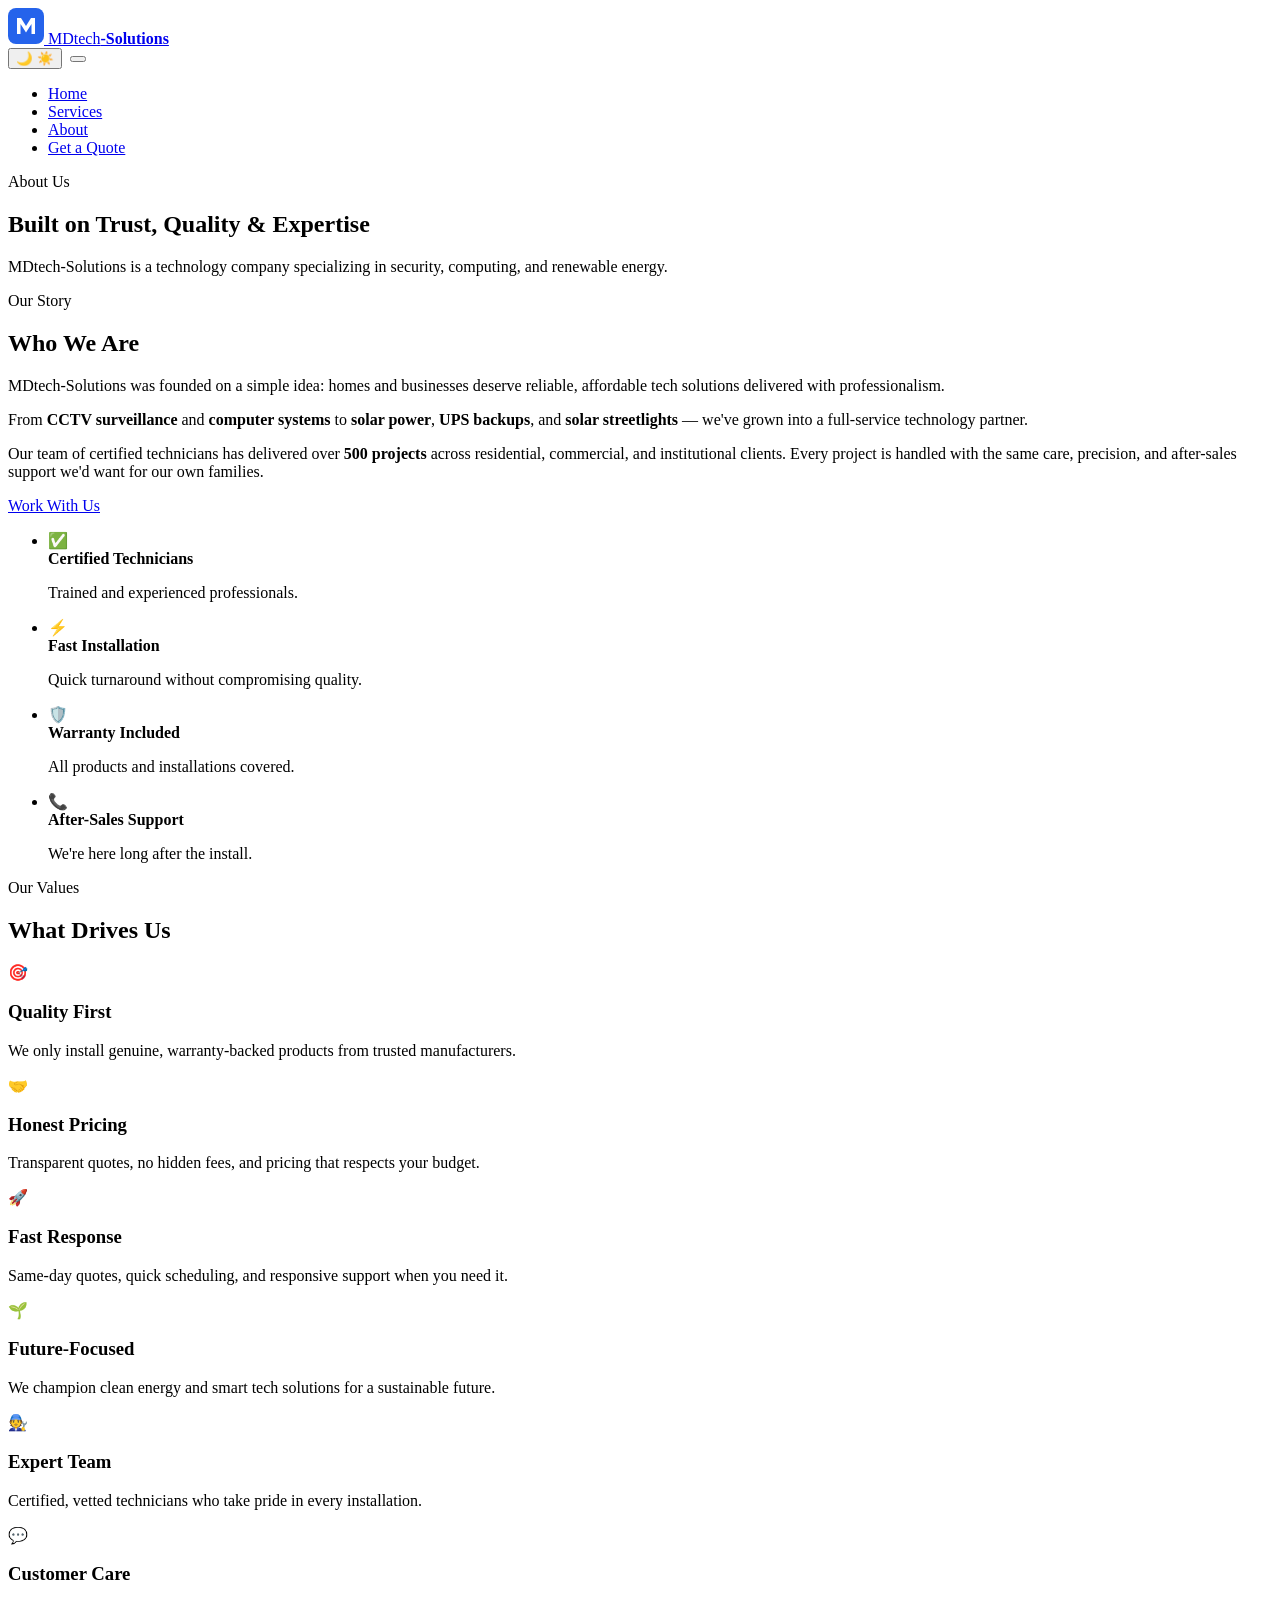
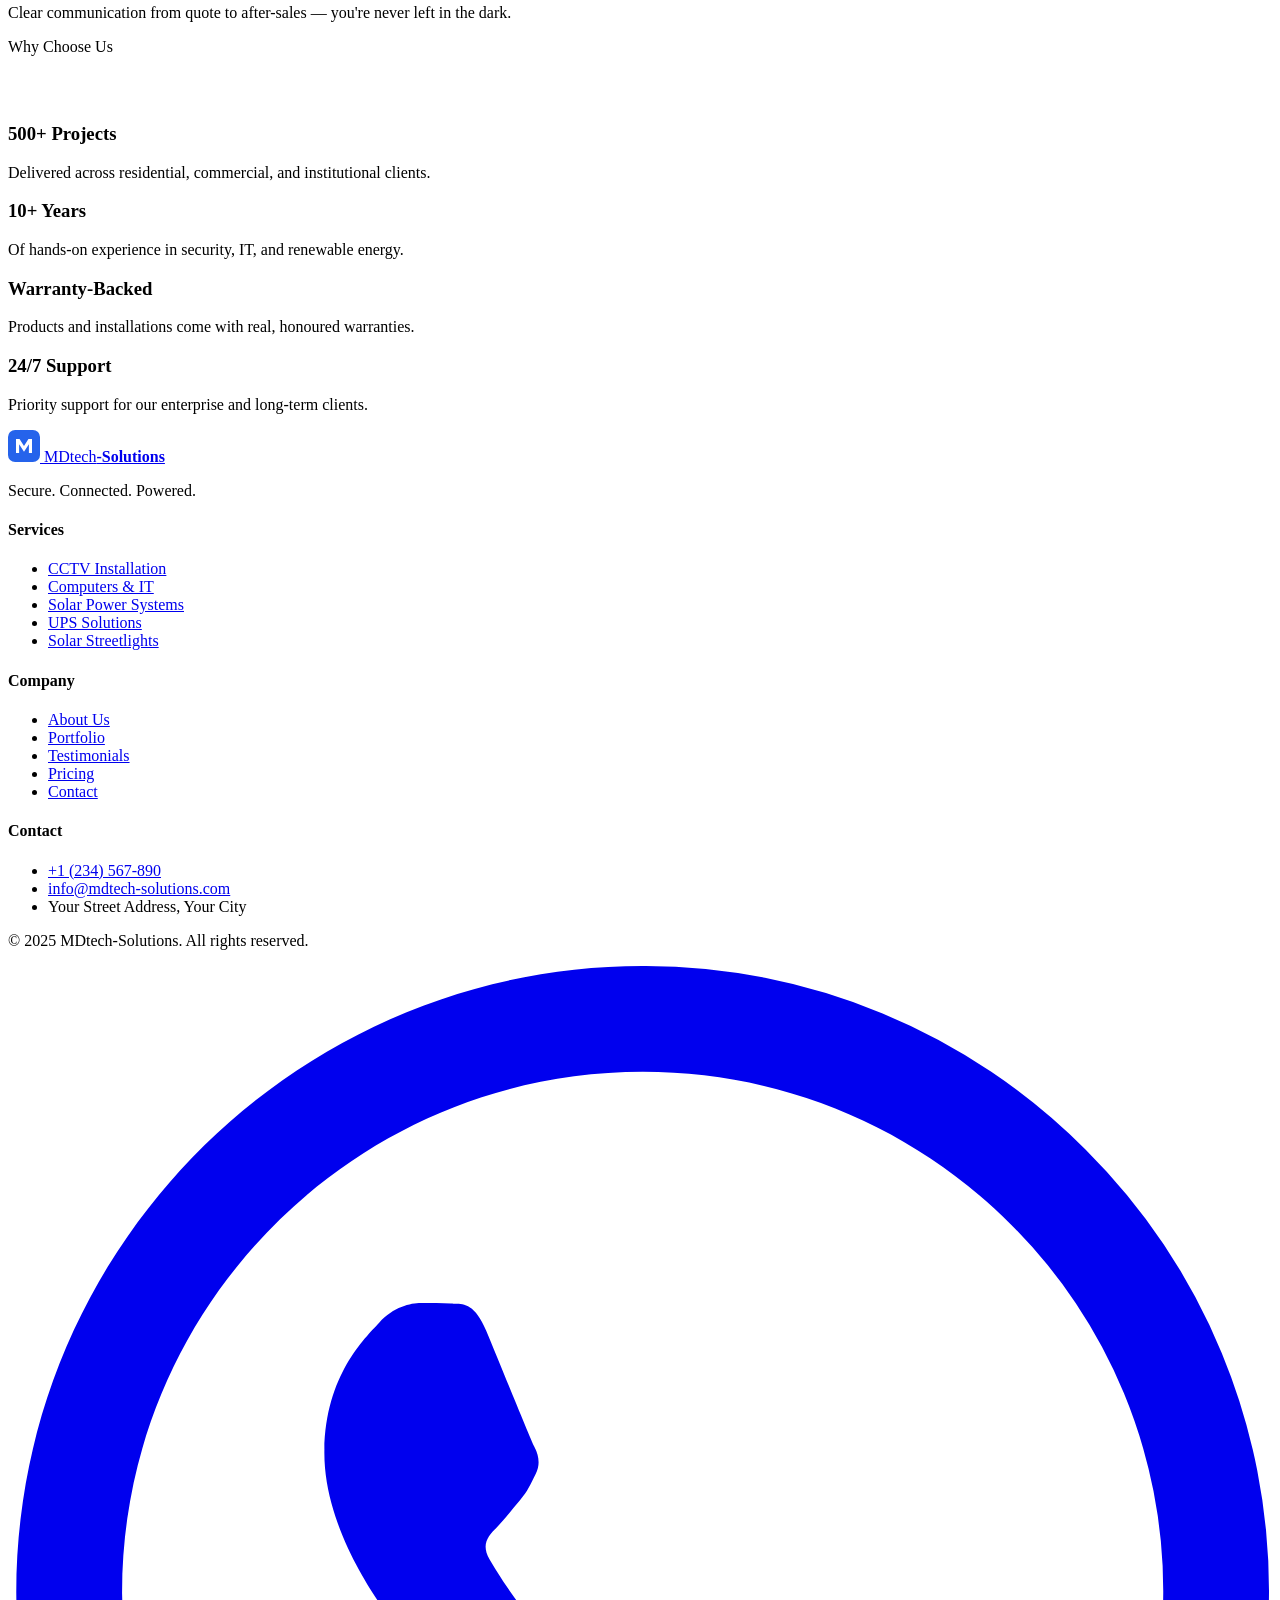
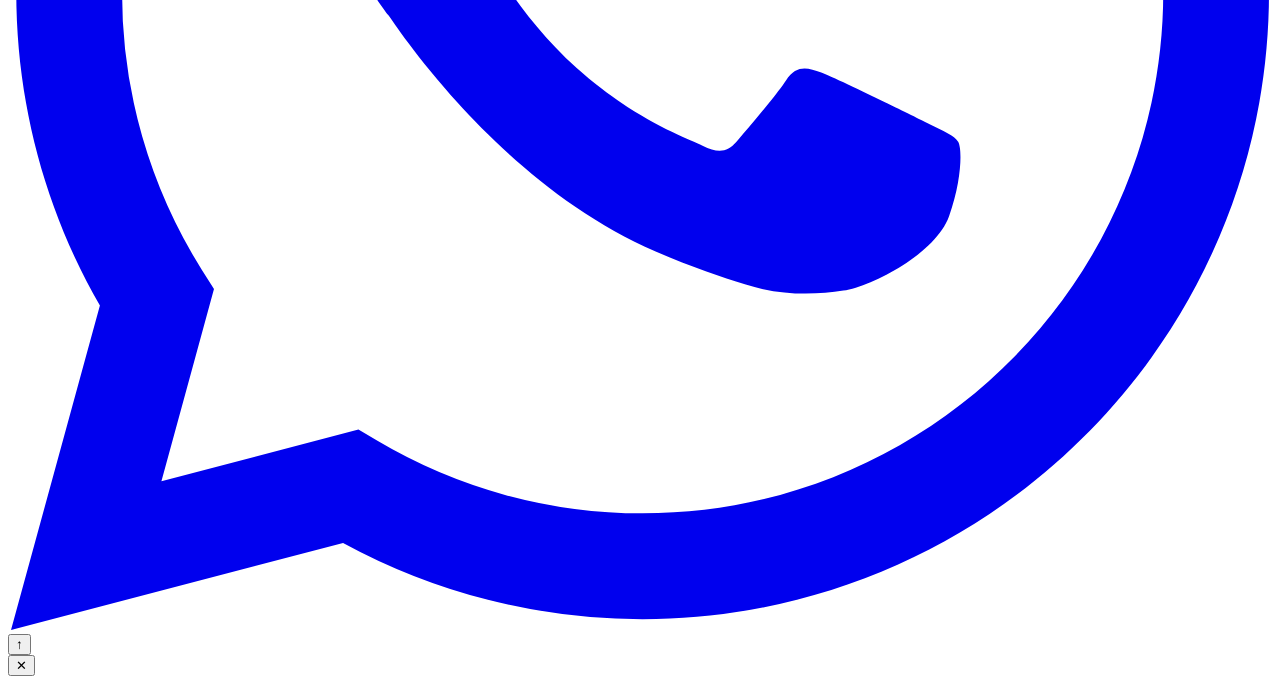
==== about.html @ 94e85aee "WED upload" ====
<!DOCTYPE html>
<html lang="en">
<head>
  <meta charset="UTF-8" />
  <meta name="viewport" content="width=device-width, initial-scale=1.0" />
  <title>About Us | MDtech-Solutions — Your Trusted Tech Partner</title>
  <meta name="description" content="Learn about MDtech-Solutions — a tech company providing CCTV installation, computer sales, solar power, UPS, and solar streetlights with certified expertise." />
  <link rel="canonical" href="https://www.mdtech-solutions.com/about.html" />
  <meta property="og:type" content="website" />
  <meta property="og:title" content="About | MDtech-Solutions" />
  <meta property="og:description" content="Your trusted partner for security, computing, and renewable energy." />
  <meta property="og:image" content="https://www.mdtech-solutions.com/images/og-image.jpg" />
  <meta property="og:url" content="https://www.mdtech-solutions.com/about.html" />
  <link rel="icon" href="images/logo.svg" type="image/svg+xml" />
  <link rel="preconnect" href="https://fonts.googleapis.com" />
  <link rel="preconnect" href="https://fonts.gstatic.com" crossorigin />
  <link href="https://fonts.googleapis.com/css2?family=Inter:wght@400;500;600;700;800&display=swap" rel="stylesheet" />
  <link rel="stylesheet" href="css/style.css" />
</head>
<body>

  <header class="site-header" role="banner">
    <div class="container">
      <nav class="navbar" aria-label="Main navigation">
        <a href="index.html" class="logo" aria-label="MDtech-Solutions home">
          <svg width="36" height="36" viewBox="0 0 36 36" fill="none" aria-hidden="true"><rect width="36" height="36" rx="8" fill="#2563eb"/><path d="M9 26V10h4l5 8 5-8h4v16h-3.5V16l-5.5 8.5L12.5 16v10H9z" fill="#fff"/></svg>
          <span>MDtech<strong>-Solutions</strong></span>
        </a>
        <div style="display:flex;align-items:center;gap:0.5rem;">
          <button class="theme-toggle" aria-label="Toggle dark mode" title="Toggle dark mode">
            <span class="icon-moon" aria-hidden="true">🌙</span>
            <span class="icon-sun" aria-hidden="true">☀️</span>
          </button>
          <button class="menu-toggle" aria-label="Toggle navigation menu" aria-expanded="false" aria-controls="nav-menu">
            <span></span><span></span><span></span>
          </button>
        </div>
        <ul class="nav-links" id="nav-menu">
          <li><a href="index.html">Home</a></li>
          <li><a href="services.html">Services</a></li>
          <li><a href="about.html">About</a></li>
          <li><a href="contact.html" class="btn-nav">Get a Quote</a></li>
        </ul>
      </nav>
    </div>
  </header>

  <main role="main">
    <section class="hero" aria-labelledby="page-title">
      <div class="container hero-content">
        <p class="eyebrow">About Us</p>
        <h1 id="page-title">Built on Trust, Quality & <span class="highlight">Expertise</span></h1>
        <p class="hero-sub">MDtech-Solutions is a technology company specializing in security, computing, and renewable energy.</p>
      </div>
    </section>

    <section class="about">
      <div class="container about-grid">
        <div class="about-text">
          <p class="eyebrow">Our Story</p>
          <h2>Who We Are</h2>
          <p>MDtech-Solutions was founded on a simple idea: homes and businesses deserve reliable, affordable tech solutions delivered with professionalism.</p>
          <p>From <strong>CCTV surveillance</strong> and <strong>computer systems</strong> to <strong>solar power</strong>, <strong>UPS backups</strong>, and <strong>solar streetlights</strong> — we've grown into a full-service technology partner.</p>
          <p>Our team of certified technicians has delivered over <strong>500 projects</strong> across residential, commercial, and institutional clients. Every project is handled with the same care, precision, and after-sales support we'd want for our own families.</p>
          <a href="contact.html" class="btn btn-outline">Work With Us</a>
        </div>
        <ul class="about-highlights">
          <li><span class="icon" aria-hidden="true">✅</span><div><strong>Certified Technicians</strong><p>Trained and experienced professionals.</p></div></li>
          <li><span class="icon" aria-hidden="true">⚡</span><div><strong>Fast Installation</strong><p>Quick turnaround without compromising quality.</p></div></li>
          <li><span class="icon" aria-hidden="true">🛡️</span><div><strong>Warranty Included</strong><p>All products and installations covered.</p></div></li>
          <li><span class="icon" aria-hidden="true">📞</span><div><strong>After-Sales Support</strong><p>We're here long after the install.</p></div></li>
        </ul>
      </div>
    </section>

    <section class="services">
      <div class="container">
        <header class="section-header">
          <p class="eyebrow">Our Values</p>
          <h2>What Drives Us</h2>
        </header>
        <div class="card-grid">
          <article class="card">
            <div class="card-icon" aria-hidden="true">🎯</div>
            <h3>Quality First</h3>
            <p>We only install genuine, warranty-backed products from trusted manufacturers.</p>
          </article>
          <article class="card">
            <div class="card-icon" aria-hidden="true">🤝</div>
            <h3>Honest Pricing</h3>
            <p>Transparent quotes, no hidden fees, and pricing that respects your budget.</p>
          </article>
          <article class="card">
            <div class="card-icon" aria-hidden="true">🚀</div>
            <h3>Fast Response</h3>
            <p>Same-day quotes, quick scheduling, and responsive support when you need it.</p>
          </article>
          <article class="card">
            <div class="card-icon" aria-hidden="true">🌱</div>
            <h3>Future-Focused</h3>
            <p>We champion clean energy and smart tech solutions for a sustainable future.</p>
          </article>
          <article class="card">
            <div class="card-icon" aria-hidden="true">🧑‍🔧</div>
            <h3>Expert Team</h3>
            <p>Certified, vetted technicians who take pride in every installation.</p>
          </article>
          <article class="card">
            <div class="card-icon" aria-hidden="true">💬</div>
            <h3>Customer Care</h3>
            <p>Clear communication from quote to after-sales — you're never left in the dark.</p>
          </article>
        </div>
      </div>
    </section>

    <section class="why-us">
      <div class="container">
        <header class="section-header">
          <p class="eyebrow" style="color:var(--accent);">Why Choose Us</p>
          <h2 style="color:#fff;">Trusted by Homes, Businesses & Estates</h2>
        </header>
        <div class="why-grid">
          <div class="why-item"><h3>500+ Projects</h3><p>Delivered across residential, commercial, and institutional clients.</p></div>
          <div class="why-item"><h3>10+ Years</h3><p>Of hands-on experience in security, IT, and renewable energy.</p></div>
          <div class="why-item"><h3>Warranty-Backed</h3><p>Products and installations come with real, honoured warranties.</p></div>
          <div class="why-item"><h3>24/7 Support</h3><p>Priority support for our enterprise and long-term clients.</p></div>
        </div>
      </div>
    </section>
  </main>

  <footer class="site-footer" role="contentinfo">
    <div class="container footer-grid">
      <div>
        <a href="index.html" class="logo footer-logo">
          <svg width="32" height="32" viewBox="0 0 36 36" fill="none" aria-hidden="true"><rect width="36" height="36" rx="8" fill="#2563eb"/><path d="M9 26V10h4l5 8 5-8h4v16h-3.5V16l-5.5 8.5L12.5 16v10H9z" fill="#fff"/></svg>
          <span>MDtech<strong>-Solutions</strong></span>
        </a>
        <p class="footer-desc">Secure. Connected. Powered.</p>
      </div>
      <div>
        <h4>Services</h4>
        <ul>
          <li><a href="services.html">CCTV Installation</a></li>
          <li><a href="services.html">Computers & IT</a></li>
          <li><a href="services.html">Solar Power Systems</a></li>
          <li><a href="services.html">UPS Solutions</a></li>
          <li><a href="services.html">Solar Streetlights</a></li>
        </ul>
      </div>
      <div>
        <h4>Company</h4>
        <ul>
          <li><a href="about.html">About Us</a></li>
          <li><a href="index.html#gallery">Portfolio</a></li>
          <li><a href="index.html#testimonials">Testimonials</a></li>
          <li><a href="index.html#pricing">Pricing</a></li>
          <li><a href="contact.html">Contact</a></li>
        </ul>
      </div>
      <div>
        <h4>Contact</h4>
        <ul>
          <li><a href="tel:+1234567890">+1 (234) 567-890</a></li>
          <li><a href="mailto:info@mdtech-solutions.com">info@mdtech-solutions.com</a></li>
          <li>Your Street Address, Your City</li>
        </ul>
      </div>
    </div>
    <div class="footer-bottom"><p>&copy; <span id="year">2025</span> MDtech-Solutions. All rights reserved.</p></div>
  </footer>

  <a href="https://wa.me/1234567890" class="whatsapp-float" target="_blank" rel="noopener" aria-label="Chat with us on WhatsApp">
    <svg viewBox="0 0 24 24" fill="currentColor" aria-hidden="true"><path d="M17.472 14.382c-.297-.149-1.758-.867-2.03-.967-.273-.099-.471-.148-.67.15-.197.297-.767.966-.94 1.164-.173.199-.347.223-.644.075-.297-.15-1.255-.463-2.39-1.475-.883-.788-1.48-1.761-1.653-2.059-.173-.297-.018-.458.13-.606.134-.133.298-.347.446-.52.149-.174.198-.298.298-.497.099-.198.05-.371-.025-.52-.075-.149-.669-1.612-.916-2.207-.242-.579-.487-.5-.669-.51-.173-.008-.371-.01-.57-.01-.198 0-.52.074-.792.372-.272.297-1.04 1.016-1.04 2.479 0 1.462 1.065 2.875 1.213 3.074.149.198 2.096 3.2 5.077 4.487.709.306 1.262.489 1.694.625.712.227 1.36.195 1.871.118.571-.085 1.758-.719 2.006-1.413.248-.694.248-1.289.173-1.413-.074-.124-.272-.198-.57-.347m-5.421 7.403h-.004a9.87 9.87 0 01-5.031-1.378l-.361-.214-3.741.982.998-3.648-.235-.374a9.86 9.86 0 01-1.51-5.26c.001-5.45 4.436-9.884 9.888-9.884 2.64 0 5.122 1.03 6.988 2.898a9.825 9.825 0 012.893 6.994c-.003 5.45-4.437 9.884-9.885 9.884m8.413-18.297A11.815 11.815 0 0012.05 0C5.495 0 .16 5.335.157 11.892c0 2.096.547 4.142 1.588 5.945L.057 24l6.305-1.654a11.882 11.882 0 005.683 1.448h.005c6.554 0 11.89-5.335 11.893-11.893a11.821 11.821 0 00-3.48-8.413z"/></svg>
  </a>

  <button class="back-to-top" aria-label="Back to top">↑</button>
  <div class="lightbox" role="dialog" aria-modal="true" aria-label="Image preview">
    <button class="lightbox-close" aria-label="Close image preview">✕</button>
    <img src="" alt="" />
  </div>

  <script src="js/main.js"></script>
</body>
</html>
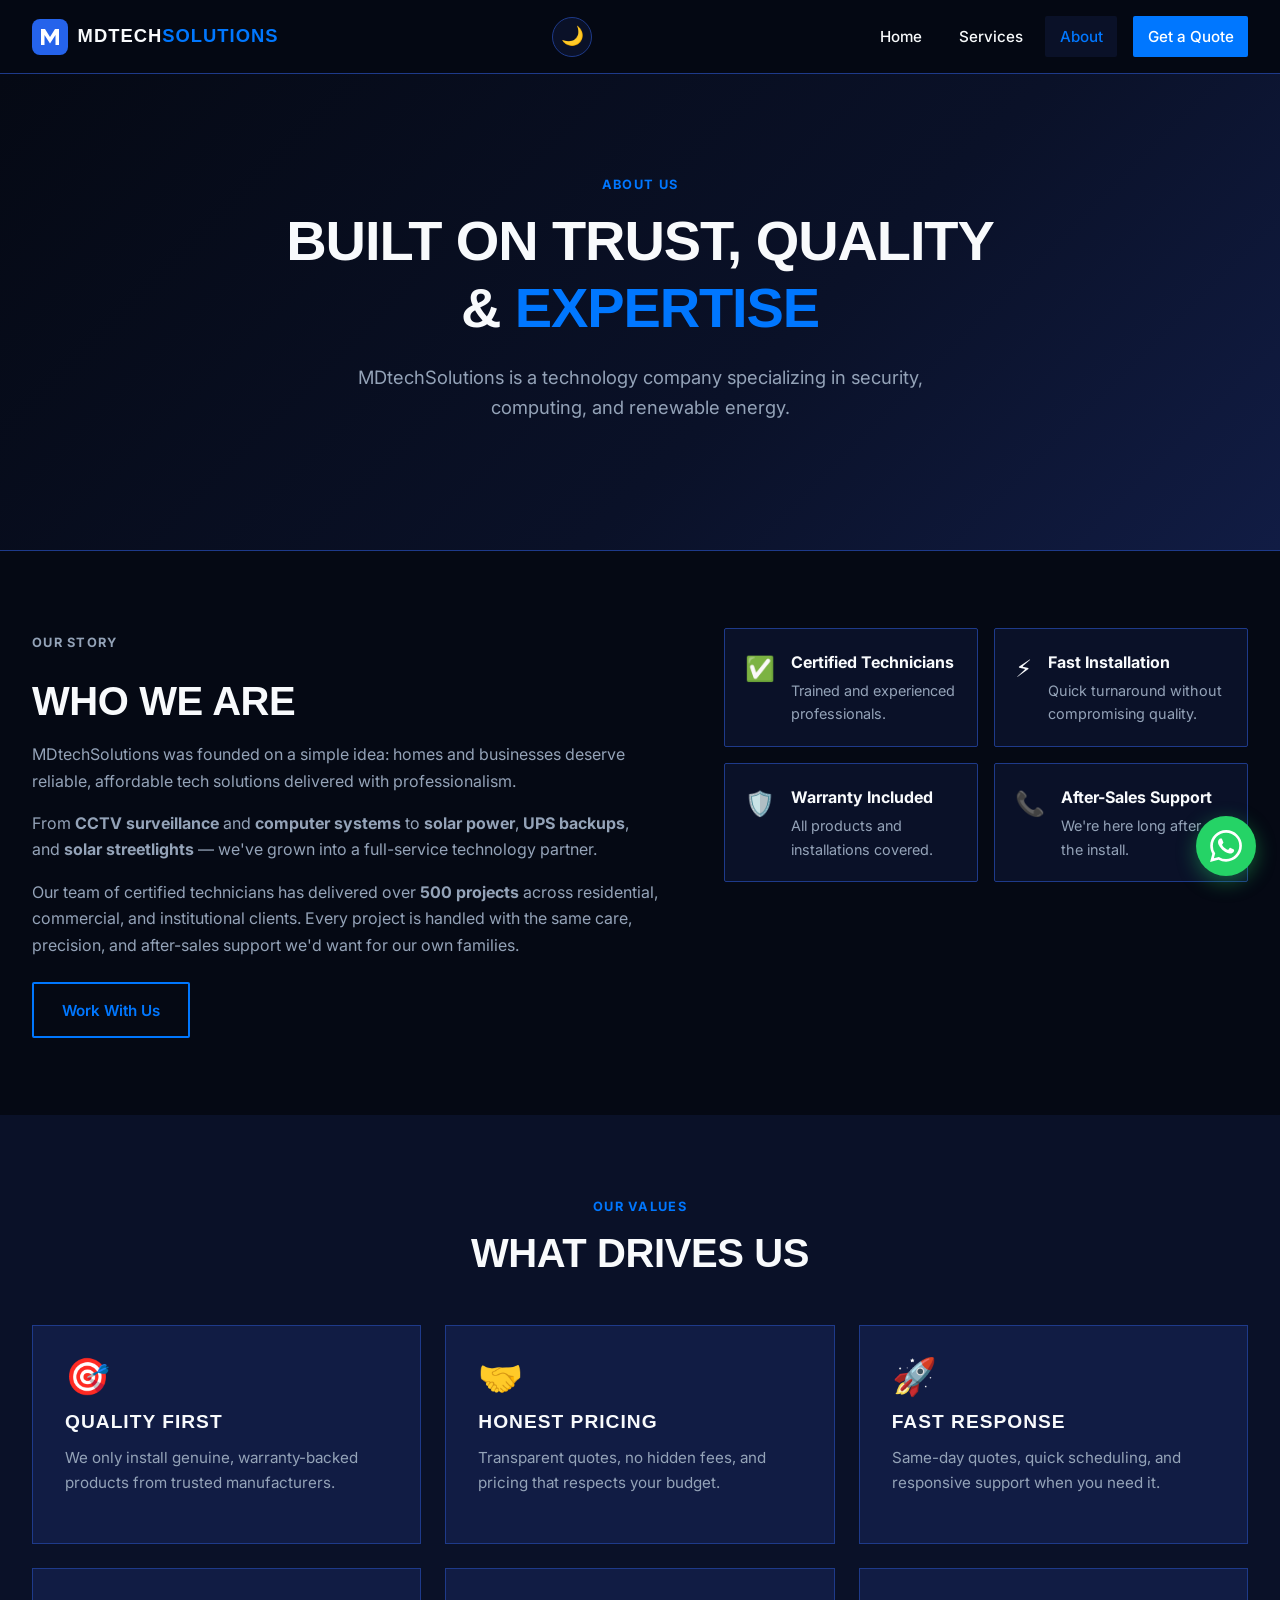
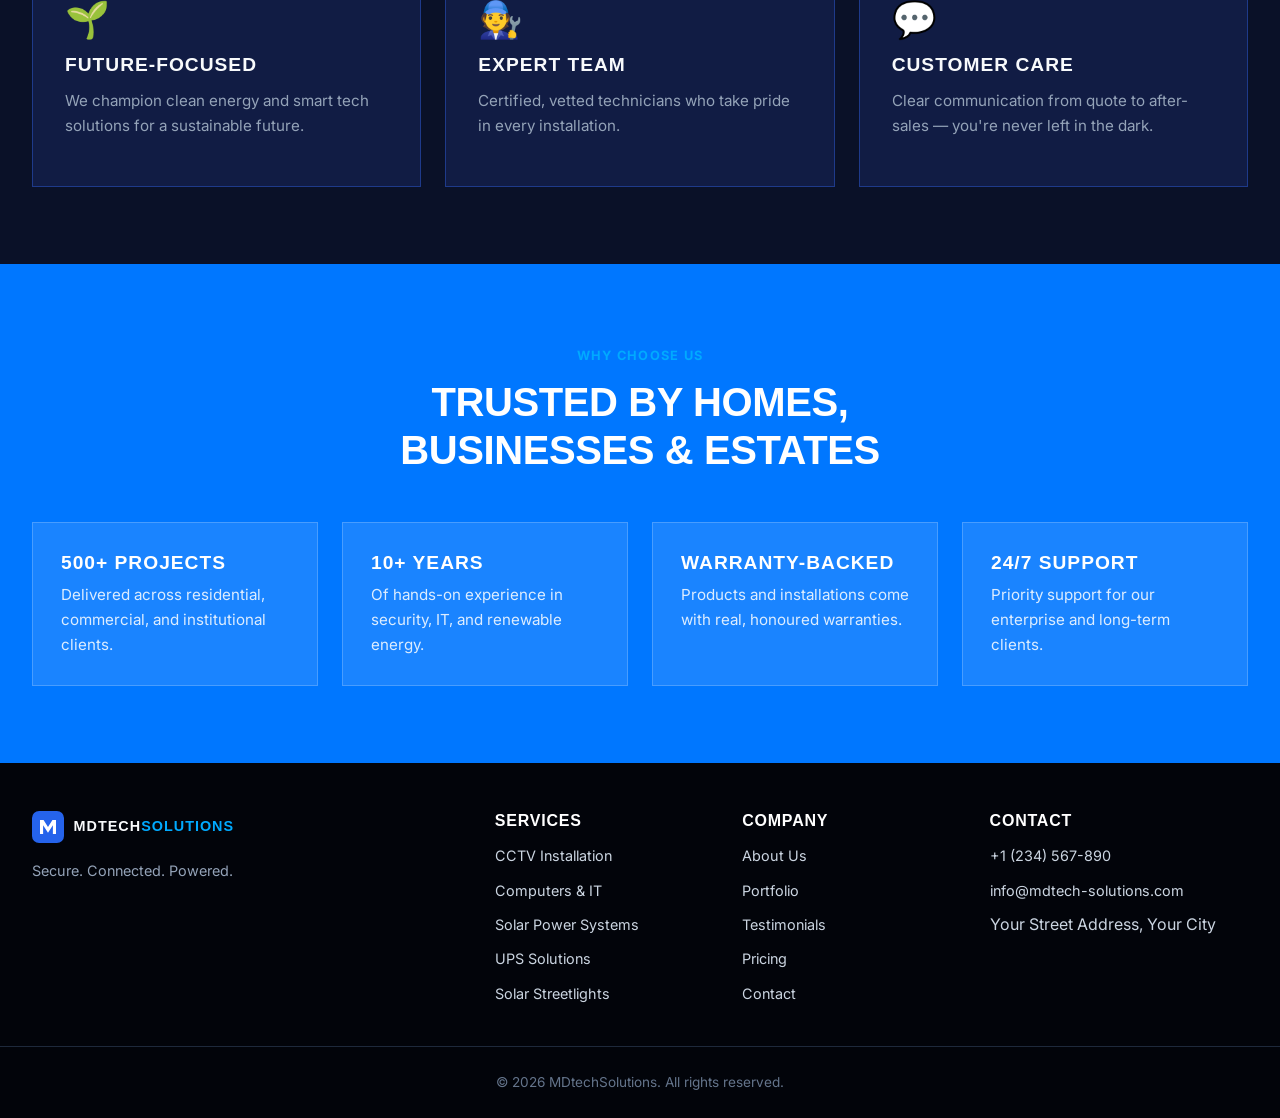
==== commit e70623ba: "Updated" ====
--- a/about.html
+++ b/about.html
@@ -24,7 +24,7 @@
       <nav class="navbar" aria-label="Main navigation">
         <a href="index.html" class="logo" aria-label="MDtech-Solutions home">
           <svg width="36" height="36" viewBox="0 0 36 36" fill="none" aria-hidden="true"><rect width="36" height="36" rx="8" fill="#2563eb"/><path d="M9 26V10h4l5 8 5-8h4v16h-3.5V16l-5.5 8.5L12.5 16v10H9z" fill="#fff"/></svg>
-          <span>MDtech<strong>-Solutions</strong></span>
+          <span>MDtech<strong>Solutions</strong></span>
         </a>
         <div style="display:flex;align-items:center;gap:0.5rem;">
           <button class="theme-toggle" aria-label="Toggle dark mode" title="Toggle dark mode">
@@ -50,7 +50,7 @@
       <div class="container hero-content">
         <p class="eyebrow">About Us</p>
         <h1 id="page-title">Built on Trust, Quality & <span class="highlight">Expertise</span></h1>
-        <p class="hero-sub">MDtech-Solutions is a technology company specializing in security, computing, and renewable energy.</p>
+        <p class="hero-sub">MDtechSolutions is a technology company specializing in security, computing, and renewable energy.</p>
       </div>
     </section>
 
@@ -59,7 +59,7 @@
         <div class="about-text">
           <p class="eyebrow">Our Story</p>
           <h2>Who We Are</h2>
-          <p>MDtech-Solutions was founded on a simple idea: homes and businesses deserve reliable, affordable tech solutions delivered with professionalism.</p>
+          <p>MDtechSolutions was founded on a simple idea: homes and businesses deserve reliable, affordable tech solutions delivered with professionalism.</p>
           <p>From <strong>CCTV surveillance</strong> and <strong>computer systems</strong> to <strong>solar power</strong>, <strong>UPS backups</strong>, and <strong>solar streetlights</strong> — we've grown into a full-service technology partner.</p>
           <p>Our team of certified technicians has delivered over <strong>500 projects</strong> across residential, commercial, and institutional clients. Every project is handled with the same care, precision, and after-sales support we'd want for our own families.</p>
           <a href="contact.html" class="btn btn-outline">Work With Us</a>
@@ -135,7 +135,7 @@
       <div>
         <a href="index.html" class="logo footer-logo">
           <svg width="32" height="32" viewBox="0 0 36 36" fill="none" aria-hidden="true"><rect width="36" height="36" rx="8" fill="#2563eb"/><path d="M9 26V10h4l5 8 5-8h4v16h-3.5V16l-5.5 8.5L12.5 16v10H9z" fill="#fff"/></svg>
-          <span>MDtech<strong>-Solutions</strong></span>
+          <span>MDtech<strong>Solutions</strong></span>
         </a>
         <p class="footer-desc">Secure. Connected. Powered.</p>
       </div>
@@ -168,7 +168,7 @@
         </ul>
       </div>
     </div>
-    <div class="footer-bottom"><p>&copy; <span id="year">2025</span> MDtech-Solutions. All rights reserved.</p></div>
+    <div class="footer-bottom"><p>&copy; <span id="year">2025</span> MDtechSolutions. All rights reserved.</p></div>
   </footer>
 
   <a href="https://wa.me/1234567890" class="whatsapp-float" target="_blank" rel="noopener" aria-label="Chat with us on WhatsApp">
--- a/css/style.css
+++ b/css/style.css
@@ -0,0 +1,509 @@
+/* ============================================
+   MDtech-Solutions — Extended Stylesheet
+   Dark mode · Gallery · Testimonials · Pricing · WhatsApp
+   ============================================ */
+
+/* ---------- Reset & Base ---------- */
+*, *::before, *::after { box-sizing: border-box; margin: 0; padding: 0; }
+
+/* Import Tech Fonts */
+@import url('https://fonts.googleapis.com/css2?family=Orbitron:wght@500;700;900&family=Rajdhani:wght@400;500;600;700&display=swap');
+
+:root {
+  /* Cyber-Tech Palette */
+  --primary: #0077ff;
+  --primary-glow: #00aaff;
+  --primary-dark: #003bb3;
+  --accent: #00aaff;
+  
+  --text: #f8fafc; /* Silver/White */
+  --text-light: #94a3b8; /* Muted gray-blue */
+  
+  --bg: #050914; /* Deep space blue */
+  --bg-soft: #0a1128;
+  --bg-elevated: #111c44;
+  
+  --border: #1e3a8a;
+  --header-bg: rgba(5, 9, 20, 0.95);
+  --footer-bg: #02040a;
+  
+  --radius: 0px; 
+  --radius-sm: 2px;
+  
+  --shadow-glow: 0 0 15px rgba(0, 119, 255, 0.3);
+  --shadow-lg: 0 12px 32px rgba(0,0,0,0.6);
+  --transition: 0.2s ease;
+}
+
+/* Base Styles */
+*, *::before, *::after { box-sizing: border-box; margin: 0; padding: 0; }
+
+html { scroll-behavior: smooth; scroll-padding-top: 80px; }
+
+body {
+  font-family: 'Rajdhani', sans-serif;
+  line-height: 1.65; 
+  color: var(--text); 
+  background-color: var(--bg);
+  background-image: 
+    radial-gradient(circle at 15% 50%, rgba(0, 119, 255, 0.08), transparent 25%),
+    radial-gradient(circle at 85% 30%, rgba(0, 170, 255, 0.05), transparent 25%);
+  background-attachment: fixed;
+  -webkit-font-smoothing: antialiased;
+}
+
+/* Typography */
+h1, h2, h3, h4, .logo span {
+  font-family: 'Orbitron', sans-serif;
+  text-transform: uppercase;
+  letter-spacing: 1px;
+  color: var(--text);
+}
+
+img, svg { max-width: 100%; display: block; }
+a { color: var(--primary-glow); text-decoration: none; transition: color var(--transition); }
+a:hover { color: #fff; }
+ul { list-style: none; }
+
+h1 { font-size: clamp(2rem, 5.5vw, 3.5rem); letter-spacing: -0.02em; }
+h2 { font-size: clamp(1.6rem, 3.5vw, 2.5rem); }
+h3 { font-size: 1.2rem; }
+h4 { font-size: 1rem; text-transform: uppercase; letter-spacing: 0.05em; color: var(--text-light); margin-bottom: 0.75rem; }
+/* ... Keep the rest of the resets ... */
+
+/* ---------- Dark Mode ---------- */
+[data-theme="dark"] {
+  --text: #f1f5f9;
+  --text-light: #94a3b8;
+  --bg: #0b1220;
+  --bg-soft: #111a2e;
+  --bg-elevated: #1e293b;
+  --border: #1e293b;
+  --header-bg: rgba(11,18,32,0.95);
+  --footer-bg: #050a14;
+  --shadow-sm: 0 1px 3px rgba(0,0,0,0.4);
+  --shadow-md: 0 4px 14px rgba(0,0,0,0.5);
+  --shadow-lg: 0 12px 32px rgba(0,0,0,0.6);
+}
+
+html { scroll-behavior: smooth; scroll-padding-top: 80px; }
+body {
+  font-family: 'Inter', system-ui, -apple-system, "Segoe UI", Roboto, sans-serif;
+  line-height: 1.65; color: var(--text); background: var(--bg);
+  -webkit-font-smoothing: antialiased;
+  transition: background var(--transition), color var(--transition);
+}
+img, svg { max-width: 100%; display: block; }
+a { color: var(--primary); text-decoration: none; transition: color var(--transition); }
+a:hover { color: var(--primary-dark); }
+ul { list-style: none; }
+h1, h2, h3, h4 { line-height: 1.2; font-weight: 700; color: var(--text); }
+h1 { font-size: clamp(2rem, 5.5vw, 3.5rem); letter-spacing: -0.02em; }
+h2 { font-size: clamp(1.6rem, 3.5vw, 2.5rem); letter-spacing: -0.01em; }
+h3 { font-size: 1.2rem; }
+h4 { font-size: 1rem; text-transform: uppercase; letter-spacing: 0.05em; color: var(--text-light); margin-bottom: 0.75rem; }
+
+.container { width: 100%; max-width: var(--max-width); margin: 0 auto; padding: 0 clamp(1rem, 4vw, 2rem); }
+
+/* ---------- Buttons ---------- */
+.btn {
+  display: inline-block; padding: 0.85rem 1.75rem;
+  border-radius: var(--radius-sm); font-weight: 600; font-size: 0.95rem;
+  text-align: center; cursor: pointer; border: 2px solid transparent;
+  transition: all var(--transition); font-family: inherit;
+}
+.btn-primary { background: var(--primary); color: #fff; border-color: var(--primary); }
+.btn-primary:hover { background: var(--primary-dark); border-color: var(--primary-dark); color: #fff; transform: translateY(-1px); box-shadow: var(--shadow-md); }
+.btn-outline { background: transparent; color: var(--primary); border-color: var(--primary); }
+.btn-outline:hover { background: var(--primary); color: #fff; }
+
+.eyebrow {
+  display: inline-block; font-size: 0.8rem; font-weight: 700;
+  text-transform: uppercase; letter-spacing: 0.1em;
+  color: var(--primary); margin-bottom: 0.75rem;
+}
+
+/* ---------- Header / Nav ---------- */
+.site-header {
+  position: sticky; top: 0; z-index: 100;
+  background: var(--header-bg); backdrop-filter: blur(10px);
+  border-bottom: 1px solid var(--border);
+  transition: background var(--transition);
+}
+.navbar {
+  display: flex; justify-content: space-between; align-items: center;
+  padding: 1rem 0; position: relative; gap: 1rem;
+}
+.logo { display: flex; align-items: center; gap: 0.6rem; font-size: 1.15rem; font-weight: 700; color: var(--text); }
+.logo strong { color: var(--primary); }
+.logo:hover { color: var(--text); }
+
+.nav-links {
+  display: none; flex-direction: column; gap: 0.25rem;
+  position: absolute; top: 100%; right: 0;
+  background: var(--bg-elevated); padding: 1rem;
+  border-radius: var(--radius); box-shadow: var(--shadow-lg);
+  min-width: 220px; border: 1px solid var(--border);
+}
+.nav-links.open { display: flex; }
+.nav-links a {
+  display: block; padding: 0.6rem 0.75rem; border-radius: var(--radius-sm);
+  color: var(--text); font-weight: 500; font-size: 0.95rem;
+}
+.nav-links a:hover, .nav-links a.active { background: var(--bg-soft); color: var(--primary); }
+.btn-nav { background: var(--primary); color: #fff !important; text-align: center; }
+.btn-nav:hover { background: var(--primary-dark); }
+
+.menu-toggle {
+  display: flex; flex-direction: column; justify-content: space-between;
+  width: 40px; height: 32px; padding: 7px 8px;
+  background: none; border: 1px solid var(--border);
+  border-radius: var(--radius-sm); cursor: pointer;
+}
+.menu-toggle span {
+  display: block; width: 100%; height: 2px; background: var(--text);
+  border-radius: 2px; transition: transform var(--transition), opacity var(--transition);
+}
+.menu-toggle[aria-expanded="true"] span:nth-child(1) { transform: translateY(7px) rotate(45deg); }
+.menu-toggle[aria-expanded="true"] span:nth-child(2) { opacity: 0; }
+.menu-toggle[aria-expanded="true"] span:nth-child(3) { transform: translateY(-7px) rotate(-45deg); }
+
+/* ---------- Theme Toggle ---------- */
+.theme-toggle {
+  width: 40px; height: 40px;
+  display: grid; place-items: center;
+  background: var(--bg-soft); border: 1px solid var(--border);
+  border-radius: 50%; cursor: pointer;
+  font-size: 1.15rem; line-height: 1;
+  transition: all var(--transition);
+  flex-shrink: 0;
+}
+.theme-toggle:hover { background: var(--border); transform: rotate(15deg); }
+.theme-toggle .icon-sun { display: none; }
+[data-theme="dark"] .theme-toggle .icon-sun { display: block; }
+[data-theme="dark"] .theme-toggle .icon-moon { display: none; }
+
+/* ---------- Hero ---------- */
+.hero {
+  background: linear-gradient(135deg, #050914 0%, #0a1128 60%, #111c44 100%);
+  padding: clamp(3rem, 8vw, 6rem) 0; 
+  text-align: center;
+  border-bottom: 1px solid var(--border);
+}
+
+[data-theme="dark"] .hero {
+  background: linear-gradient(135deg, #0b1220 0%, #111a2e 60%, #1e293b 100%);
+}
+.hero-content { max-width: 800px; margin: 0 auto; }
+.hero h1 { margin-bottom: 1.25rem; }
+.highlight { color: var(--primary); }
+.hero-sub { font-size: clamp(1rem, 2vw, 1.15rem); color: var(--text-light); max-width: 640px; margin: 0 auto 2rem; }
+.hero-actions { display: flex; flex-wrap: wrap; gap: 0.75rem; justify-content: center; margin-bottom: 3rem; }
+.hero-stats { display: flex; flex-wrap: wrap; justify-content: center; gap: 2rem; }
+.hero-stats li { text-align: center; }
+.hero-stats strong { display: block; font-size: 1.75rem; color: var(--primary); font-weight: 800; }
+.hero-stats span { font-size: 0.85rem; color: var(--text-light); text-transform: uppercase; letter-spacing: 0.05em; }
+
+/* ---------- Sections ---------- */
+section { padding: clamp(3rem, 6vw, 5rem) 0; }
+.section-header { text-align: center; max-width: 640px; margin: 0 auto 3rem; }
+.section-header h2 { margin-bottom: 1rem; }
+.section-sub { color: var(--text-light); font-size: 1.05rem; }
+
+/* ---------- Services / Cards ---------- */
+.services { background: var(--bg-soft); }
+.card-grid { display: grid; grid-template-columns: 1fr; gap: 1.5rem; }
+.card {
+  background: var(--bg-elevated); border: 1px solid var(--border);
+  border-radius: var(--radius); padding: 2rem;
+  transition: transform var(--transition), box-shadow var(--transition), background var(--transition);
+  display: flex; flex-direction: column;
+}
+.card:hover { transform: translateY(-4px); box-shadow: var(--shadow-lg); }
+.card-icon { font-size: 2.25rem; margin-bottom: 1rem; line-height: 1; }
+.card h3 { margin-bottom: 0.75rem; }
+.card p { color: var(--text-light); font-size: 0.95rem; margin-bottom: 1rem; }
+.card-features { margin-top: auto; padding-top: 1rem; border-top: 1px dashed var(--border); }
+.card-features li { position: relative; padding-left: 1.4rem; font-size: 0.9rem; color: var(--text-light); margin-bottom: 0.4rem; }
+.card-features li::before { content: "✓"; position: absolute; left: 0; color: var(--primary); font-weight: 700; }
+.card-cta { 
+  background: linear-gradient(135deg, #111c44, #1e3a8a); 
+}
+
+/* ---------- About ---------- */
+.about-grid { display: grid; grid-template-columns: 1fr; gap: 2.5rem; align-items: start; }
+.about-text h2 { margin: 0.5rem 0 1rem; }
+.about-text p { color: var(--text-light); margin-bottom: 1rem; }
+.about-text .btn { margin-top: 0.5rem; }
+.about-highlights { display: grid; grid-template-columns: 1fr; gap: 1rem; }
+.about-highlights li {
+  display: flex; gap: 1rem; padding: 1.25rem;
+  background: var(--bg-soft); border-radius: var(--radius-sm);
+  border: 1px solid var(--border);
+}
+.about-highlights .icon { font-size: 1.5rem; flex-shrink: 0; }
+.about-highlights strong { display: block; margin-bottom: 0.2rem; }
+.about-highlights p { color: var(--text-light); font-size: 0.9rem; margin: 0; }
+
+/* ---------- Why Us ---------- */
+.why-us { background: var(--primary); color: #fff; }
+.why-us .eyebrow { color: var(--accent); }
+.why-us h2 { color: #fff; }
+.why-grid { display: grid; grid-template-columns: 1fr; gap: 1.5rem; }
+.why-item {
+  background: rgba(255,255,255,0.1); border: 1px solid rgba(255,255,255,0.2);
+  padding: 1.75rem; border-radius: var(--radius); backdrop-filter: blur(4px);
+}
+.why-item h3 { color: #fff; margin-bottom: 0.5rem; }
+.why-item p { color: rgba(255,255,255,0.85); font-size: 0.95rem; }
+
+/* ---------- Gallery / Portfolio ---------- */
+.gallery { background: var(--bg); }
+.gallery-grid {
+  display: grid;
+  grid-template-columns: repeat(2, 1fr);
+  gap: 1rem;
+}
+.gallery-item {
+  position: relative; overflow: hidden; border-radius: var(--radius);
+  aspect-ratio: 4 / 3; cursor: pointer; border: 1px solid var(--border);
+  background: var(--bg-soft);
+}
+.gallery-item img {
+  width: 100%; height: 100%; object-fit: cover;
+  transition: transform 0.5s ease;
+}
+.gallery-item:hover img { transform: scale(1.08); }
+.gallery-overlay {
+  position: absolute; inset: 0;
+  background: linear-gradient(to top, rgba(0,0,0,0.85) 0%, rgba(0,0,0,0.2) 60%, transparent 100%);
+  display: flex; flex-direction: column; justify-content: flex-end;
+  padding: 1.25rem; color: #fff; opacity: 0;
+  transition: opacity var(--transition);
+}
+.gallery-item:hover .gallery-overlay { opacity: 1; }
+.gallery-overlay strong { font-size: 1rem; }
+.gallery-overlay span { font-size: 0.8rem; color: var(--accent); text-transform: uppercase; letter-spacing: 0.05em; }
+
+/* Lightbox */
+.lightbox {
+  position: fixed; inset: 0; z-index: 1000;
+  background: rgba(0,0,0,0.9);
+  display: none; align-items: center; justify-content: center;
+  padding: 1rem;
+}
+.lightbox.open { display: flex; }
+.lightbox img {
+  max-width: 92vw; max-height: 85vh;
+  object-fit: contain; border-radius: var(--radius);
+}
+.lightbox-close {
+  position: absolute; top: 1.5rem; right: 1.5rem;
+  width: 44px; height: 44px;
+  background: rgba(255,255,255,0.15); color: #fff;
+  border: none; border-radius: 50%; cursor: pointer;
+  font-size: 1.5rem; line-height: 1;
+  transition: background var(--transition);
+}
+.lightbox-close:hover { background: rgba(255,255,255,0.3); }
+
+/* ---------- Testimonials ---------- */
+.testimonials { background: var(--bg-soft); }
+.testimonials-track {
+  display: flex; gap: 1.5rem;
+  overflow-x: auto; scroll-snap-type: x mandatory;
+  padding-bottom: 1rem;
+  scrollbar-width: thin;
+}
+.testimonials-track::-webkit-scrollbar { height: 8px; }
+.testimonials-track::-webkit-scrollbar-thumb { background: var(--border); border-radius: 4px; }
+
+.testimonial {
+  flex: 0 0 90%; scroll-snap-align: start;
+  background: var(--bg-elevated);
+  border: 1px solid var(--border);
+  border-radius: var(--radius);
+  padding: 2rem;
+  display: flex; flex-direction: column;
+}
+.testimonial-stars { color: var(--accent); font-size: 1.1rem; letter-spacing: 2px; margin-bottom: 1rem; }
+.testimonial-text { color: var(--text-light); font-style: italic; margin-bottom: 1.5rem; flex: 1; font-size: 0.95rem; }
+.testimonial-author { display: flex; align-items: center; gap: 0.9rem; }
+.testimonial-author img {
+  width: 48px; height: 48px; border-radius: 50%; object-fit: cover;
+  border: 2px solid var(--primary); flex-shrink: 0;
+}
+.testimonial-author strong { display: block; font-size: 0.95rem; }
+.testimonial-author span { font-size: 0.8rem; color: var(--text-light); }
+
+/* Slider controls */
+.testimonial-controls {
+  display: flex; justify-content: center; gap: 0.75rem; margin-top: 1.5rem;
+}
+.testimonial-btn {
+  width: 44px; height: 44px; border-radius: 50%;
+  background: var(--bg-elevated); border: 1px solid var(--border);
+  cursor: pointer; font-size: 1.2rem; color: var(--text);
+  transition: all var(--transition); display: grid; place-items: center;
+}
+.testimonial-btn:hover { background: var(--primary); color: #fff; border-color: var(--primary); }
+
+/* ---------- Pricing ---------- */
+.pricing { background: var(--bg); }
+.pricing-grid { display: grid; grid-template-columns: 1fr; gap: 1.5rem; }
+.pricing-card {
+  background: var(--bg-elevated); border: 1px solid var(--border);
+  border-radius: var(--radius); padding: 2rem;
+  display: flex; flex-direction: column;
+  transition: transform var(--transition), box-shadow var(--transition);
+  position: relative;
+}
+.pricing-card:hover { transform: translateY(-4px); box-shadow: var(--shadow-lg); }
+.pricing-card.featured { border: 2px solid var(--primary); }
+.pricing-badge {
+  position: absolute; top: -12px; left: 50%; transform: translateX(-50%);
+  background: var(--primary); color: #fff;
+  padding: 0.3rem 1rem; border-radius: 999px;
+  font-size: 0.75rem; font-weight: 700; text-transform: uppercase;
+  letter-spacing: 0.05em; white-space: nowrap;
+}
+.pricing-card h3 { margin-bottom: 0.5rem; }
+.pricing-amount {
+  font-size: 2.25rem; font-weight: 800; color: var(--primary);
+  margin: 0.75rem 0 0.25rem; line-height: 1;
+}
+.pricing-amount span { font-size: 0.9rem; font-weight: 500; color: var(--text-light); }
+.pricing-desc { color: var(--text-light); font-size: 0.9rem; margin-bottom: 1.5rem; }
+.pricing-features { display: grid; gap: 0.6rem; margin-bottom: 2rem; flex: 1; }
+.pricing-features li {
+  position: relative; padding-left: 1.5rem;
+  font-size: 0.9rem; color: var(--text-light);
+}
+.pricing-features li::before {
+  content: "✓"; position: absolute; left: 0;
+  color: var(--primary); font-weight: 700;
+}
+.pricing-features li.disabled { opacity: 0.5; }
+.pricing-features li.disabled::before { content: "✕"; color: var(--text-light); }
+
+/* ---------- Contact ---------- */
+.contact-grid { display: grid; grid-template-columns: 1fr; gap: 2.5rem; }
+.contact-info h2 { margin: 0.5rem 0 1rem; }
+.contact-info p { color: var(--text-light); margin-bottom: 1.5rem; }
+.contact-list { display: grid; gap: 0.9rem; }
+.contact-list li { display: flex; gap: 0.75rem; align-items: center; color: var(--text-light); font-size: 0.95rem; }
+.contact-list a { color: var(--text); font-weight: 500; }
+.contact-list a:hover { color: var(--primary); }
+
+.contact-form {
+  background: var(--bg-soft); padding: clamp(1.5rem, 4vw, 2.5rem);
+  border-radius: var(--radius); border: 1px solid var(--border);
+  display: grid; gap: 1rem;
+}
+.form-row { display: flex; flex-direction: column; gap: 0.4rem; }
+.form-row label { font-size: 0.85rem; font-weight: 600; color: var(--text); }
+.form-row input, .form-row select, .form-row textarea {
+  font: inherit; padding: 0.75rem 0.9rem;
+  border: 1px solid var(--border); border-radius: var(--radius-sm);
+  background: var(--bg-elevated); color: var(--text);
+  transition: border-color var(--transition), box-shadow var(--transition);
+}
+.form-row input:focus, .form-row select:focus, .form-row textarea:focus {
+  outline: none; border-color: var(--primary);
+  box-shadow: 0 0 0 3px rgba(37, 99, 235, 0.15);
+}
+.contact-form button { margin-top: 0.5rem; }
+
+/* ---------- Footer ---------- */
+.site-footer { background: var(--footer-bg); color: #cbd5e1; padding: 3rem 0 0; }
+.footer-grid { display: grid; grid-template-columns: 1fr; gap: 2rem; padding-bottom: 2.5rem; }
+.footer-logo { color: #fff; margin-bottom: 1rem; }
+.footer-logo strong { color: var(--accent); }
+.footer-logo:hover { color: #fff; }
+.footer-desc { font-size: 0.9rem; color: #94a3b8; max-width: 340px; }
+.site-footer h4 { color: #fff; }
+.site-footer ul { display: grid; gap: 0.5rem; }
+.site-footer a { color: #cbd5e1; font-size: 0.9rem; }
+.site-footer a:hover { color: var(--accent); }
+.footer-bottom {
+  border-top: 1px solid #1e293b; padding: 1.5rem 0;
+  text-align: center; font-size: 0.85rem; color: #64748b;
+}
+
+/* ---------- WhatsApp Floating Button ---------- */
+.whatsapp-float {
+  position: fixed; bottom: 1.5rem; right: 1.5rem;
+  width: 60px; height: 60px; border-radius: 50%;
+  background: #25d366; color: #fff;
+  display: grid; place-items: center;
+  box-shadow: 0 6px 20px rgba(37, 211, 102, 0.4);
+  z-index: 90; transition: transform var(--transition), box-shadow var(--transition);
+  animation: waPulse 2.5s infinite;
+}
+.whatsapp-float:hover {
+  transform: scale(1.08); color: #fff;
+  box-shadow: 0 8px 28px rgba(37, 211, 102, 0.55);
+}
+.whatsapp-float svg { width: 32px; height: 32px; }
+@keyframes waPulse {
+  0%, 100% { box-shadow: 0 6px 20px rgba(37, 211, 102, 0.4), 0 0 0 0 rgba(37, 211, 102, 0.5); }
+  50% { box-shadow: 0 6px 20px rgba(37, 211, 102, 0.4), 0 0 0 14px rgba(37, 211, 102, 0); }
+}
+
+/* ---------- Back to Top ---------- */
+.back-to-top {
+  position: fixed; bottom: 1.5rem; right: 6.5rem;
+  width: 48px; height: 48px; border-radius: 50%;
+  background: var(--primary); color: #fff;
+  display: grid; place-items: center;
+  box-shadow: var(--shadow-md); z-index: 90;
+  opacity: 0; visibility: hidden; transform: translateY(10px);
+  transition: all var(--transition); cursor: pointer; border: none;
+  font-size: 1.25rem;
+}
+.back-to-top.visible { opacity: 1; visibility: visible; transform: translateY(0); }
+.back-to-top:hover { background: var(--primary-dark); }
+
+/* ==========================================
+   Responsive Breakpoints
+   ========================================== */
+@media (min-width: 640px) {
+  .card-grid { grid-template-columns: repeat(2, 1fr); }
+  .about-highlights { grid-template-columns: repeat(2, 1fr); }
+  .why-grid { grid-template-columns: repeat(2, 1fr); }
+  .footer-grid { grid-template-columns: repeat(2, 1fr); }
+  .gallery-grid { grid-template-columns: repeat(3, 1fr); gap: 1.25rem; }
+  .testimonial { flex: 0 0 70%; }
+  .pricing-grid { grid-template-columns: repeat(2, 1fr); }
+}
+
+@media (min-width: 900px) {
+  .menu-toggle { display: none; }
+  .nav-links {
+    display: flex; flex-direction: row; position: static;
+    background: transparent; padding: 0; box-shadow: none;
+    border: none; align-items: center; gap: 0.5rem; min-width: auto;
+  }
+  .nav-links a { padding: 0.5rem 0.9rem; }
+  .btn-nav { margin-left: 0.5rem; }
+
+  .card-grid { grid-template-columns: repeat(3, 1fr); }
+  .why-grid { grid-template-columns: repeat(4, 1fr); }
+  .about-grid { grid-template-columns: 1.2fr 1fr; gap: 4rem; }
+  .contact-grid { grid-template-columns: 1fr 1.2fr; gap: 4rem; }
+  .footer-grid { grid-template-columns: 2fr 1fr 1fr 1.2fr; }
+  .testimonial { flex: 0 0 calc(33.333% - 1rem); }
+  .pricing-grid { grid-template-columns: repeat(3, 1fr); }
+  .pricing-card.featured { transform: scale(1.03); }
+  .pricing-card.featured:hover { transform: scale(1.03) translateY(-4px); }
+}
+
+/* ---------- Reduced motion ---------- */
+@media (prefers-reduced-motion: reduce) {
+  *, *::before, *::after {
+    animation-duration: 0.01ms !important;
+    transition-duration: 0.01ms !important;
+    scroll-behavior: auto !important;
+  }
+  .whatsapp-float { animation: none; }
+}
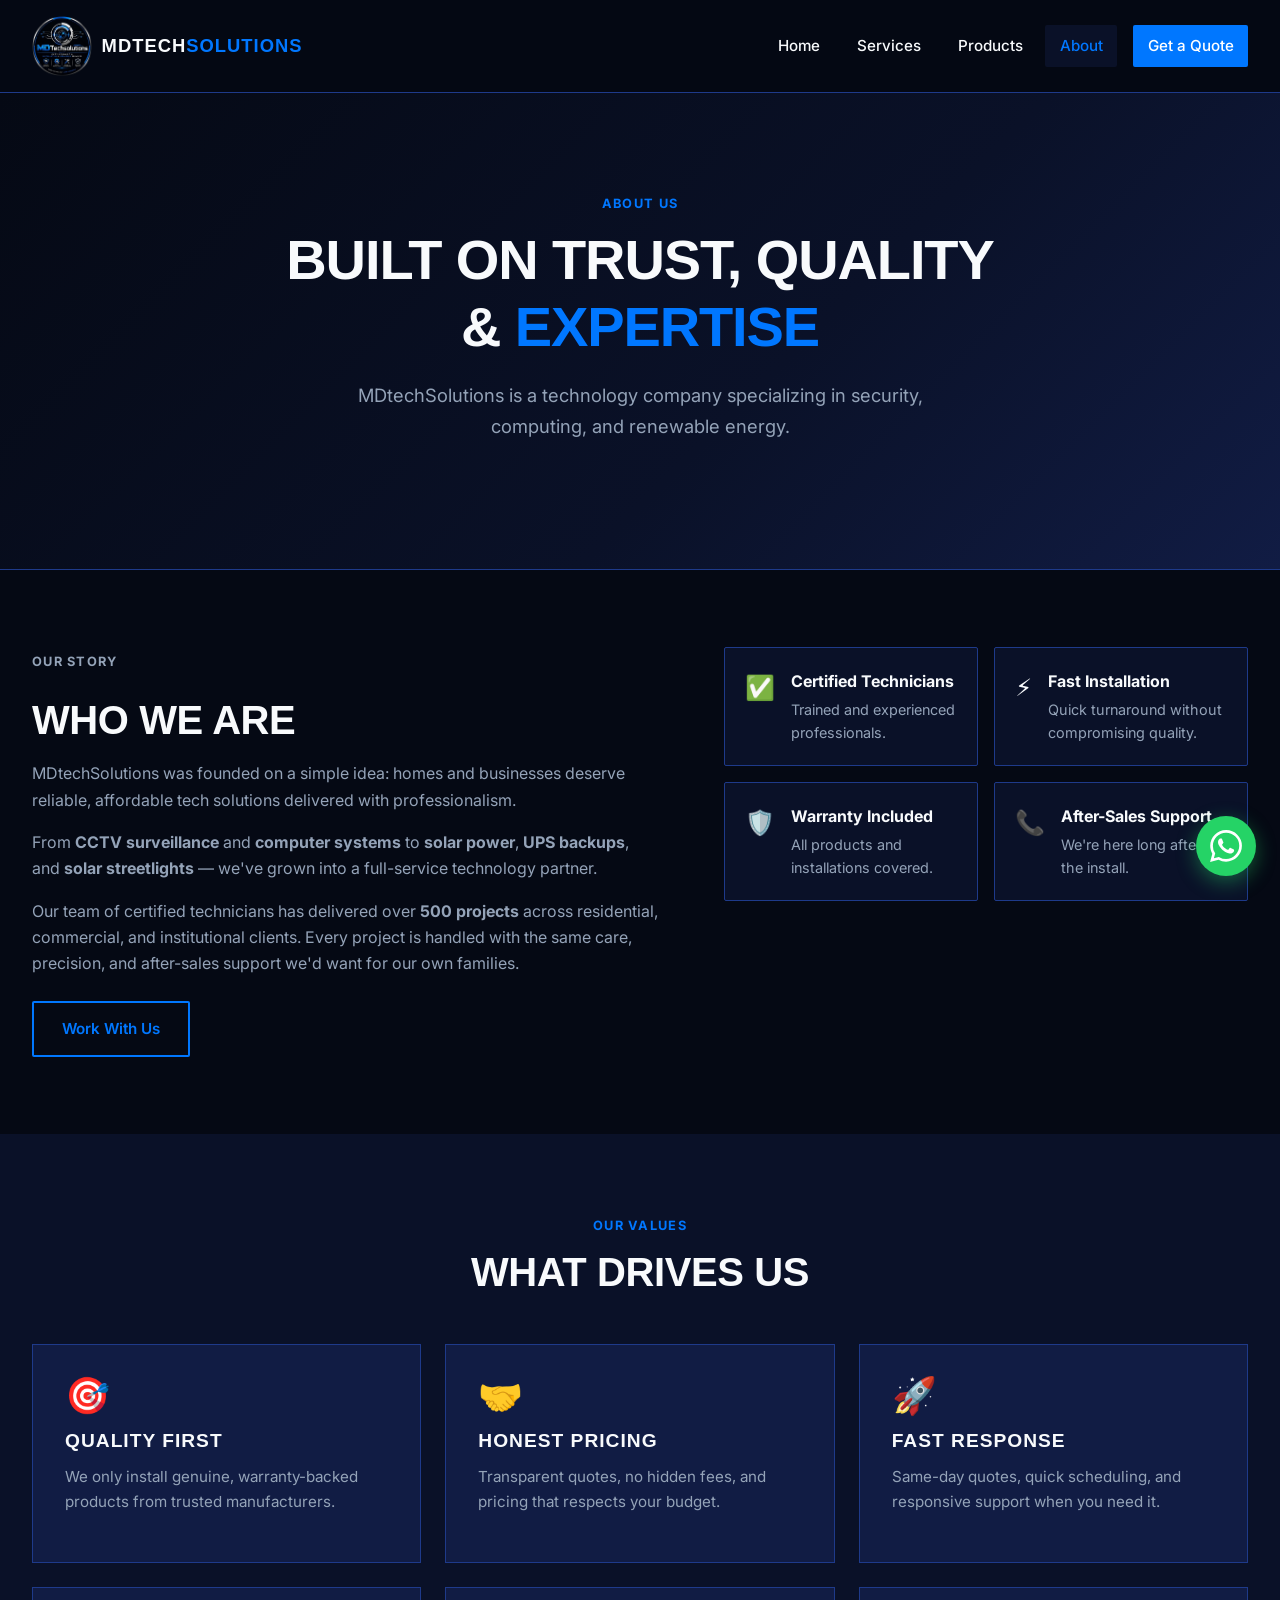
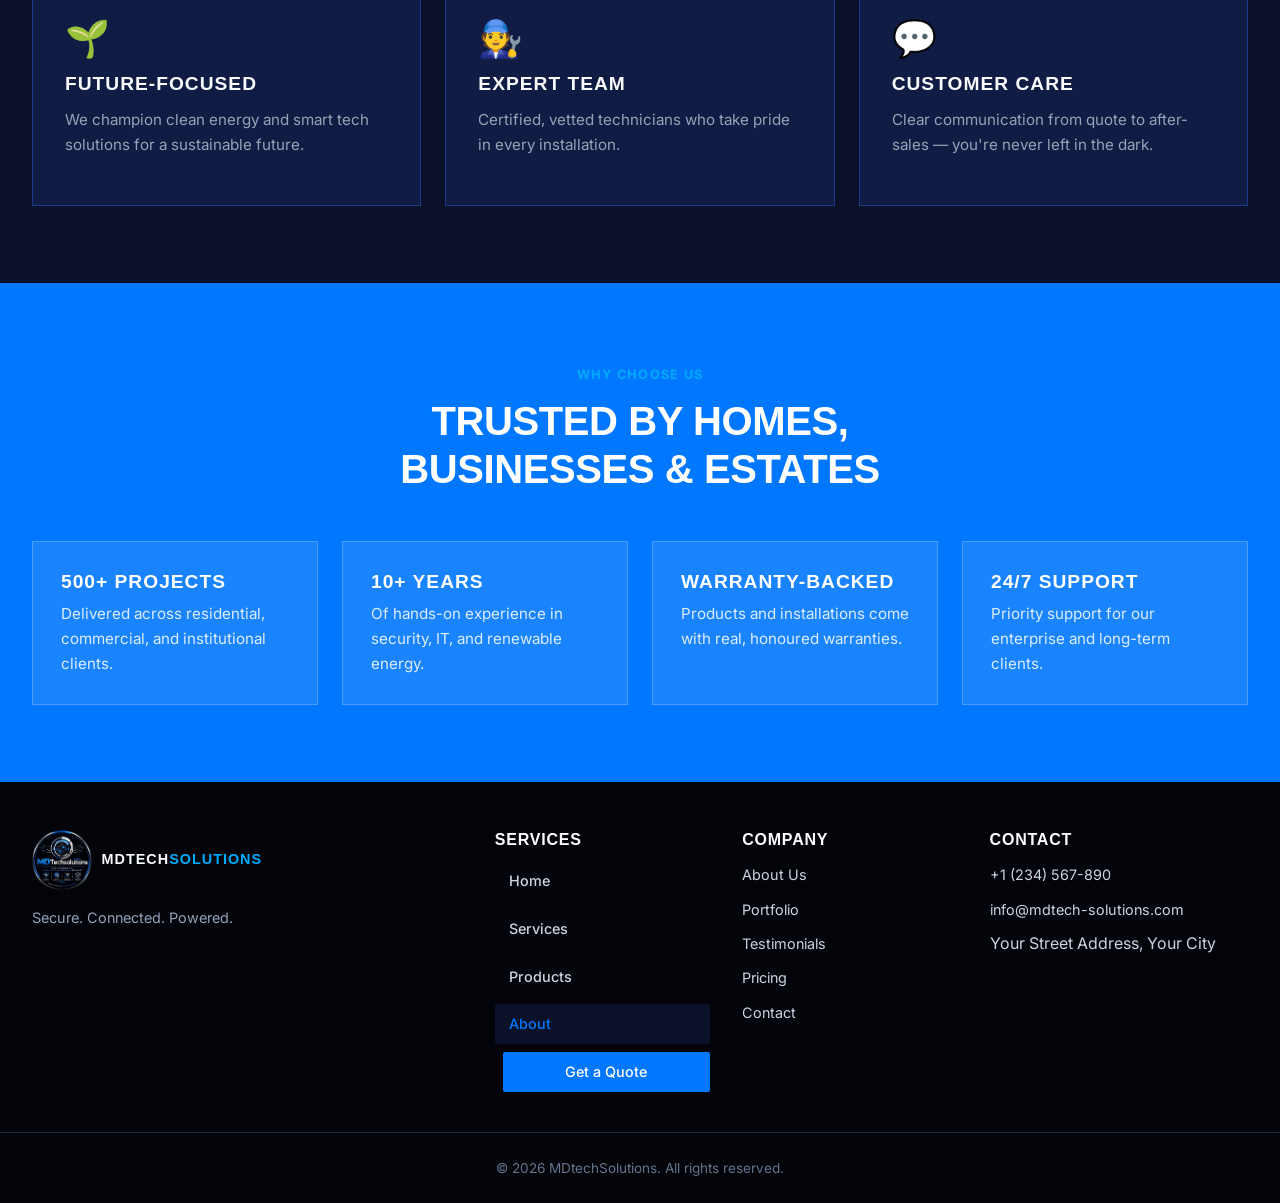
==== commit d6d0ecb5: "Updated" ====
--- a/about.html
+++ b/about.html
@@ -23,21 +23,16 @@
     <div class="container">
       <nav class="navbar" aria-label="Main navigation">
         <a href="index.html" class="logo" aria-label="MDtech-Solutions home">
-          <svg width="36" height="36" viewBox="0 0 36 36" fill="none" aria-hidden="true"><rect width="36" height="36" rx="8" fill="#2563eb"/><path d="M9 26V10h4l5 8 5-8h4v16h-3.5V16l-5.5 8.5L12.5 16v10H9z" fill="#fff"/></svg>
+          <img src="images/logo.png" alt="MD Techsolutions Logo" class="logo-img" />
           <span>MDtech<strong>Solutions</strong></span>
         </a>
-        <div style="display:flex;align-items:center;gap:0.5rem;">
-          <button class="theme-toggle" aria-label="Toggle dark mode" title="Toggle dark mode">
-            <span class="icon-moon" aria-hidden="true">🌙</span>
-            <span class="icon-sun" aria-hidden="true">☀️</span>
-          </button>
           <button class="menu-toggle" aria-label="Toggle navigation menu" aria-expanded="false" aria-controls="nav-menu">
             <span></span><span></span><span></span>
           </button>
-        </div>
         <ul class="nav-links" id="nav-menu">
           <li><a href="index.html">Home</a></li>
           <li><a href="services.html">Services</a></li>
+          <li><a href="products.html">Products</a></li> <!-- NEW -->
           <li><a href="about.html">About</a></li>
           <li><a href="contact.html" class="btn-nav">Get a Quote</a></li>
         </ul>
@@ -134,19 +129,19 @@
     <div class="container footer-grid">
       <div>
         <a href="index.html" class="logo footer-logo">
-          <svg width="32" height="32" viewBox="0 0 36 36" fill="none" aria-hidden="true"><rect width="36" height="36" rx="8" fill="#2563eb"/><path d="M9 26V10h4l5 8 5-8h4v16h-3.5V16l-5.5 8.5L12.5 16v10H9z" fill="#fff"/></svg>
+          <img src="images/logo.png" alt="MD Techsolutions Logo" class="logo-img" />
           <span>MDtech<strong>Solutions</strong></span>
         </a>
         <p class="footer-desc">Secure. Connected. Powered.</p>
       </div>
       <div>
         <h4>Services</h4>
-        <ul>
-          <li><a href="services.html">CCTV Installation</a></li>
-          <li><a href="services.html">Computers & IT</a></li>
-          <li><a href="services.html">Solar Power Systems</a></li>
-          <li><a href="services.html">UPS Solutions</a></li>
-          <li><a href="services.html">Solar Streetlights</a></li>
+        <ul class="nav-links" id="nav-menu">
+          <li><a href="index.html">Home</a></li>
+          <li><a href="services.html">Services</a></li>
+          <li><a href="products.html">Products</a></li> <!-- NEW -->
+          <li><a href="about.html">About</a></li>
+          <li><a href="contact.html" class="btn-nav">Get a Quote</a></li>
         </ul>
       </div>
       <div>
--- a/css/style.css
+++ b/css/style.css
@@ -168,6 +168,21 @@
 .menu-toggle[aria-expanded="true"] span:nth-child(2) { opacity: 0; }
 .menu-toggle[aria-expanded="true"] span:nth-child(3) { transform: translateY(-7px) rotate(-45deg); }
 
+/* ---------- Logo Image ---------- */
+.logo-img {
+  height: 60px; /* Adjust this if your logo is very tall or wide */
+  width: auto;
+  display: block;
+  object-fit: contain;
+}
+
+/* For mobile, make it slightly smaller */
+@media (max-width: 767px) {
+  .logo-img {
+    height: 32px;
+  }
+}
+
 /* ---------- Theme Toggle ---------- */
 .theme-toggle {
   width: 40px; height: 40px;
@@ -464,6 +479,178 @@
 .back-to-top.visible { opacity: 1; visibility: visible; transform: translateY(0); }
 .back-to-top:hover { background: var(--primary-dark); }
 
+/* ---------- Hero Image Banner ---------- */
+.hero-banner {
+  padding: 2rem 0;
+  text-align: center;
+  background: var(--bg); /* Keeps it dark */
+}
+
+.hero-banner-container {
+  display: flex;
+  flex-direction: column;
+  align-items: center;
+  gap: 1.5rem;
+}
+
+.hero-image {
+  width: 100%;
+  max-width: 1500px; /* Limits size on huge screens */
+  height: auto;
+  border-radius: var(--radius);
+  border: 1px solid var(--border);
+  box-shadow: var(--shadow-glow); /* Adds that tech blue glow around the image */
+}
+
+.hero-actions-banner {
+  display: flex;
+  flex-wrap: wrap;
+  gap: 1rem;
+  justify-content: center;
+  margin-top: 1rem;
+}
+
+/* Utility: Visually Hidden (for SEO) */
+.sr-only {
+  position: absolute;
+  width: 1px;
+  height: 1px;
+  padding: 0;
+  margin: -1px;
+  overflow: hidden;
+  clip: rect(0, 0, 0, 0);
+  white-space: nowrap;
+  border-width: 0;
+}
+
+/* Ensure the image fits perfectly on mobile */
+@media (max-width: 767px) {
+  .hero-banner {
+    padding: 1rem 0;
+  }
+  .hero-image {
+    border-radius: 0; /* Removes corners on mobile so it's edge-to-edge */
+    border-left: none;
+    border-right: none;
+  }
+}
+
+/* ---------- Products Page (Horizontal Row Layout) ---------- */
+.products-section {
+  padding: clamp(3rem, 6vw, 5rem) 0;
+  background: var(--bg);
+}
+
+/* Change to a single column list */
+.products-grid {
+  display: flex;
+  flex-direction: column;
+  gap: 1.5rem;
+  max-width: 900px; /* Keeps the rows from getting too wide on huge screens */
+  margin: 0 auto;
+}
+
+/* Make each card a horizontal row */
+.product-card {
+  display: flex;
+  flex-direction: column; /* Mobile: image on top, text below */
+  background: var(--bg-soft);
+  border: 1px solid var(--border);
+  border-radius: var(--radius);
+  overflow: hidden;
+  transition: transform var(--transition), box-shadow var(--transition);
+  clip-path: polygon(0 0, 100% 0, 100% calc(100% - 20px), calc(100% - 20px) 100%, 0 100%);
+}
+
+.product-card:hover {
+  transform: translateY(-5px);
+  border-color: var(--primary-glow);
+  box-shadow: var(--shadow-glow);
+}
+
+/* Fix the image size for the row layout */
+.product-image {
+  width: 100%;
+  height: 250px;
+  object-fit: cover;
+  border-bottom: 1px solid var(--border);
+  background: #000;
+}
+
+.product-info {
+  padding: 1.5rem;
+  display: flex;
+  flex-direction: column;
+  flex: 1;
+  justify-content: center;
+}
+
+.product-category {
+  font-size: 0.75rem;
+  color: var(--primary-glow);
+  text-transform: uppercase;
+  letter-spacing: 0.1em;
+  font-weight: 700;
+  margin-bottom: 0.5rem;
+}
+
+.product-info h3 {
+  font-size: 1.4rem;
+  margin-bottom: 0.75rem;
+}
+
+.product-info p {
+  color: var(--text-light);
+  font-size: 0.95rem;
+  margin-bottom: 1.5rem;
+  flex: 1;
+}
+
+.product-footer {
+  display: flex;
+  justify-content: space-between;
+  align-items: center;
+  border-top: 1px dashed var(--border);
+  padding-top: 1rem;
+  margin-top: auto;
+}
+
+.product-price {
+  font-family: 'Orbitron', sans-serif;
+  color: var(--primary-glow);
+  font-weight: 700;
+  font-size: 1.2rem;
+}
+
+/* Desktop: Switch to side-by-side (Image Left, Text Right) */
+@media (min-width: 768px) {
+  .product-card {
+    flex-direction: row; /* Horizontal layout */
+    align-items: stretch;
+  }
+  
+  .product-image {
+    width: 35%; /* Image takes up 35% of the card */
+    height: auto; /* Let it fill the height of the row */
+    min-height: 250px;
+    border-bottom: none;
+    border-right: 1px solid var(--border);
+  }
+  
+  .product-info {
+    width: 65%; /* Text takes up the rest */
+    padding: 2rem;
+  }
+}
+
+/* Responsive Grid for Products */
+@media (min-width: 640px) {
+  .products-grid { grid-template-columns: repeat(2, 1fr); }
+}
+@media (min-width: 900px) {
+  .products-grid { grid-template-columns: repeat(3, 1fr); }
+}
+
 /* ==========================================
    Responsive Breakpoints
    ========================================== */
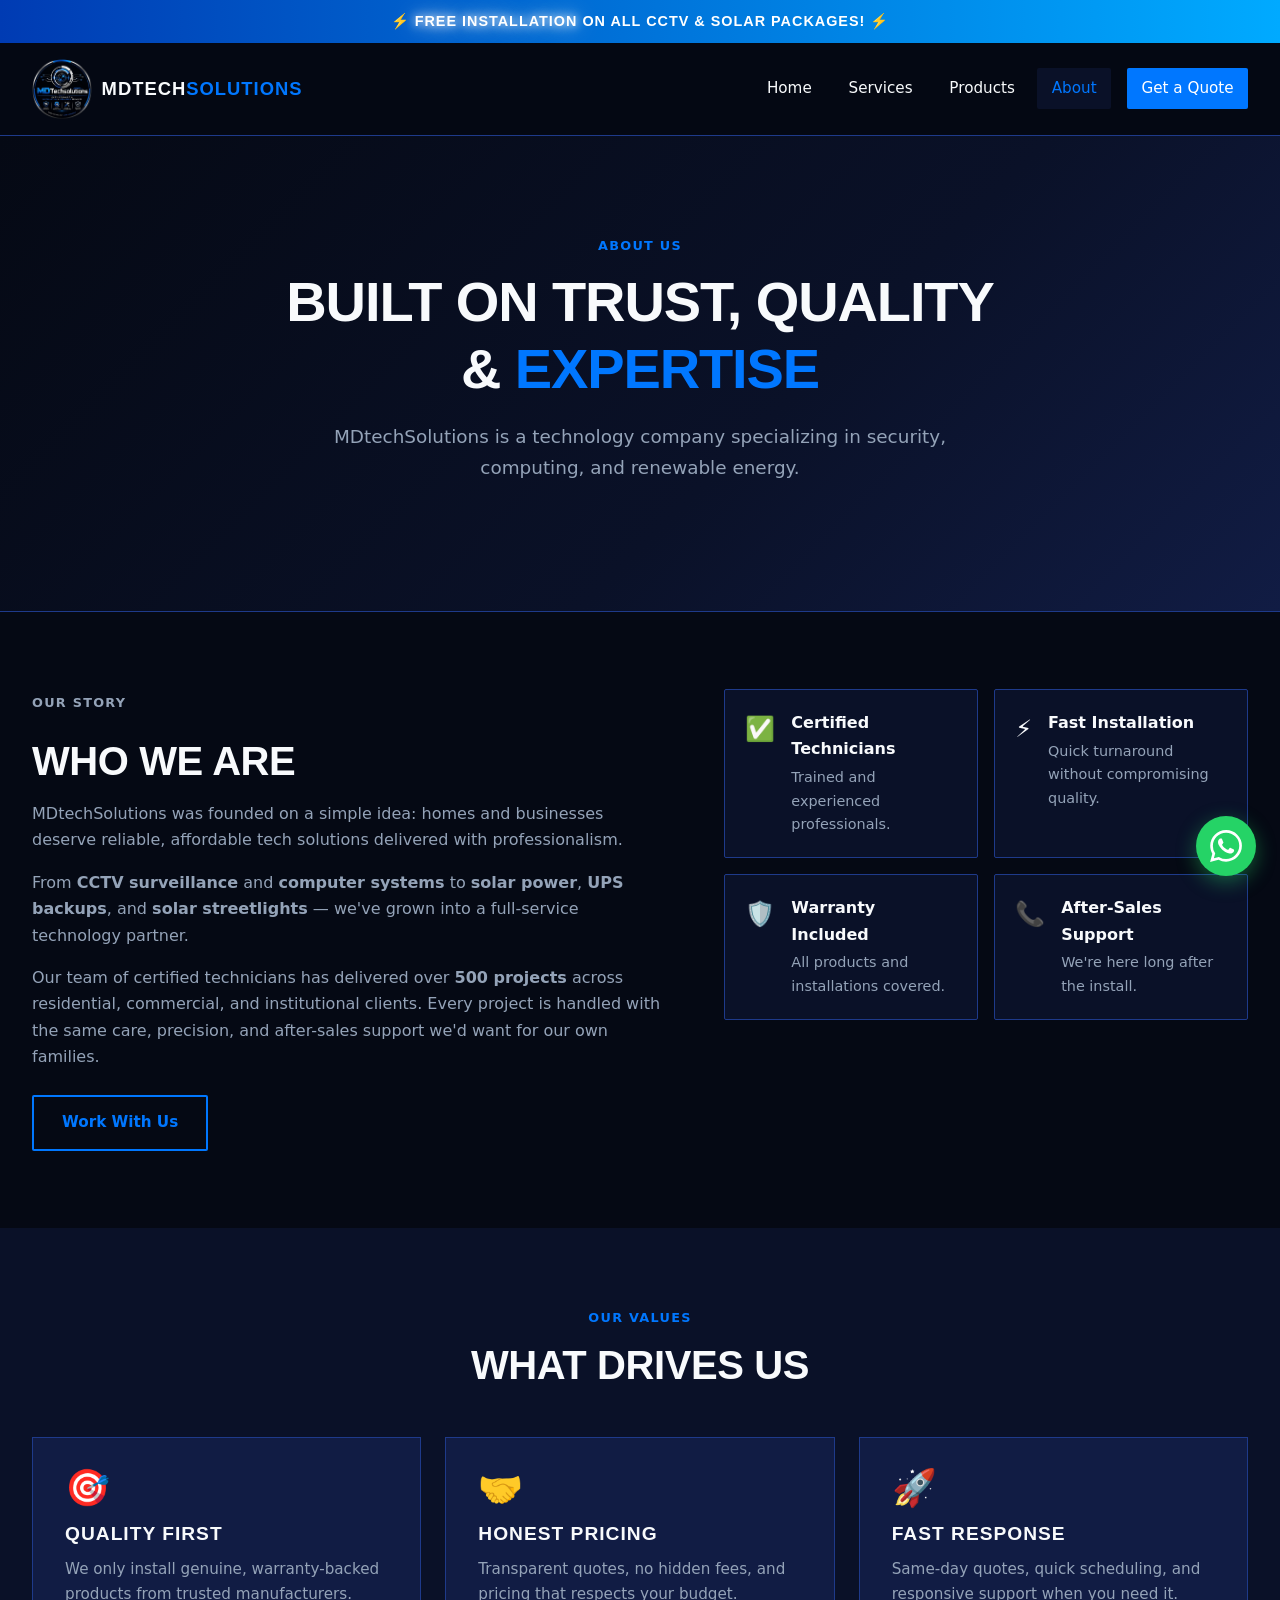
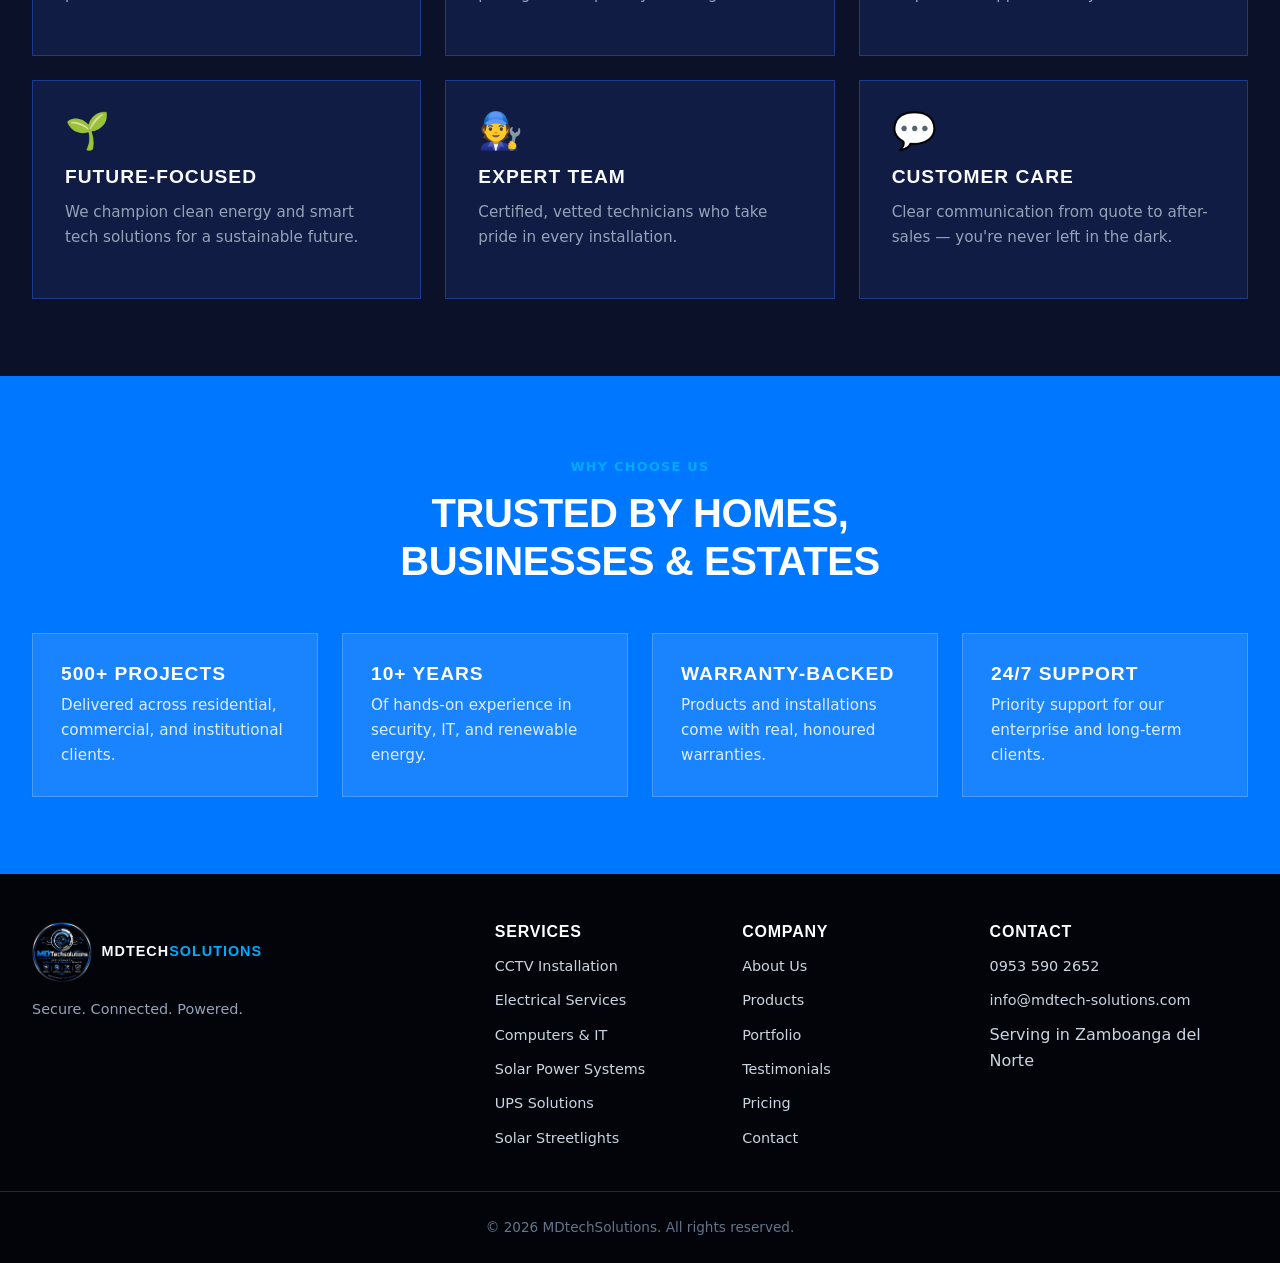
==== commit c5f6db9e: "Updated ." ====
--- a/about.html
+++ b/about.html
@@ -11,13 +11,18 @@
   <meta property="og:description" content="Your trusted partner for security, computing, and renewable energy." />
   <meta property="og:image" content="https://www.mdtech-solutions.com/images/og-image.jpg" />
   <meta property="og:url" content="https://www.mdtech-solutions.com/about.html" />
-  <link rel="icon" href="images/logo.svg" type="image/svg+xml" />
+  <link rel="icon" href="images/logo.png" type="image/png" />
   <link rel="preconnect" href="https://fonts.googleapis.com" />
   <link rel="preconnect" href="https://fonts.gstatic.com" crossorigin />
-  <link href="https://fonts.googleapis.com/css2?family=Inter:wght@400;500;600;700;800&display=swap" rel="stylesheet" />
+  <link href="https://fonts.googleapis.com/css2?family=Orbitron:wght@500;700;900&family=Rajdhani:wght@400;500;600;700&display=swap" rel="stylesheet" />
   <link rel="stylesheet" href="css/style.css" />
 </head>
 <body>
+
+  <!-- PROMO BAR -->
+  <div class="promo-bar">
+    ⚡ <span>FREE INSTALLATION</span> ON ALL CCTV & SOLAR PACKAGES! ⚡
+  </div>
 
   <header class="site-header" role="banner">
     <div class="container">
@@ -26,13 +31,13 @@
           <img src="images/logo.png" alt="MD Techsolutions Logo" class="logo-img" />
           <span>MDtech<strong>Solutions</strong></span>
         </a>
-          <button class="menu-toggle" aria-label="Toggle navigation menu" aria-expanded="false" aria-controls="nav-menu">
-            <span></span><span></span><span></span>
-          </button>
+        <button class="menu-toggle" aria-label="Toggle navigation menu" aria-expanded="false" aria-controls="nav-menu">
+          <span></span><span></span><span></span>
+        </button>
         <ul class="nav-links" id="nav-menu">
           <li><a href="index.html">Home</a></li>
           <li><a href="services.html">Services</a></li>
-          <li><a href="products.html">Products</a></li> <!-- NEW -->
+          <li><a href="products.html">Products</a></li>
           <li><a href="about.html">About</a></li>
           <li><a href="contact.html" class="btn-nav">Get a Quote</a></li>
         </ul>
@@ -134,39 +139,47 @@
         </a>
         <p class="footer-desc">Secure. Connected. Powered.</p>
       </div>
+      
+      <!-- FIXED FOOTER COLUMN 1 -->
       <div>
         <h4>Services</h4>
-        <ul class="nav-links" id="nav-menu">
-          <li><a href="index.html">Home</a></li>
-          <li><a href="services.html">Services</a></li>
-          <li><a href="products.html">Products</a></li> <!-- NEW -->
-          <li><a href="about.html">About</a></li>
-          <li><a href="contact.html" class="btn-nav">Get a Quote</a></li>
+        <ul>
+          <li><a href="services.html">CCTV Installation</a></li>
+          <li><a href="services.html">Electrical Services</a></li>
+          <li><a href="services.html">Computers & IT</a></li>
+          <li><a href="services.html">Solar Power Systems</a></li>
+          <li><a href="services.html">UPS Solutions</a></li>
+          <li><a href="services.html">Solar Streetlights</a></li>
         </ul>
       </div>
+      
+      <!-- FIXED FOOTER COLUMN 2 -->
       <div>
         <h4>Company</h4>
         <ul>
           <li><a href="about.html">About Us</a></li>
+          <li><a href="products.html">Products</a></li>
           <li><a href="index.html#gallery">Portfolio</a></li>
           <li><a href="index.html#testimonials">Testimonials</a></li>
           <li><a href="index.html#pricing">Pricing</a></li>
           <li><a href="contact.html">Contact</a></li>
         </ul>
       </div>
+      
+      <!-- FIXED FOOTER COLUMN 3 -->
       <div>
         <h4>Contact</h4>
         <ul>
-          <li><a href="tel:+1234567890">+1 (234) 567-890</a></li>
+          <li><a href="tel:+639535902652">0953 590 2652</a></li>
           <li><a href="mailto:info@mdtech-solutions.com">info@mdtech-solutions.com</a></li>
-          <li>Your Street Address, Your City</li>
+          <li>Serving in Zamboanga del Norte</li>
         </ul>
       </div>
     </div>
     <div class="footer-bottom"><p>&copy; <span id="year">2025</span> MDtechSolutions. All rights reserved.</p></div>
   </footer>
 
-  <a href="https://wa.me/1234567890" class="whatsapp-float" target="_blank" rel="noopener" aria-label="Chat with us on WhatsApp">
+  <a href="https://wa.me/639535902652" class="whatsapp-float" target="_blank" rel="noopener" aria-label="Chat with us on WhatsApp">
     <svg viewBox="0 0 24 24" fill="currentColor" aria-hidden="true"><path d="M17.472 14.382c-.297-.149-1.758-.867-2.03-.967-.273-.099-.471-.148-.67.15-.197.297-.767.966-.94 1.164-.173.199-.347.223-.644.075-.297-.15-1.255-.463-2.39-1.475-.883-.788-1.48-1.761-1.653-2.059-.173-.297-.018-.458.13-.606.134-.133.298-.347.446-.52.149-.174.198-.298.298-.497.099-.198.05-.371-.025-.52-.075-.149-.669-1.612-.916-2.207-.242-.579-.487-.5-.669-.51-.173-.008-.371-.01-.57-.01-.198 0-.52.074-.792.372-.272.297-1.04 1.016-1.04 2.479 0 1.462 1.065 2.875 1.213 3.074.149.198 2.096 3.2 5.077 4.487.709.306 1.262.489 1.694.625.712.227 1.36.195 1.871.118.571-.085 1.758-.719 2.006-1.413.248-.694.248-1.289.173-1.413-.074-.124-.272-.198-.57-.347m-5.421 7.403h-.004a9.87 9.87 0 01-5.031-1.378l-.361-.214-3.741.982.998-3.648-.235-.374a9.86 9.86 0 01-1.51-5.26c.001-5.45 4.436-9.884 9.888-9.884 2.64 0 5.122 1.03 6.988 2.898a9.825 9.825 0 012.893 6.994c-.003 5.45-4.437 9.884-9.885 9.884m8.413-18.297A11.815 11.815 0 0012.05 0C5.495 0 .16 5.335.157 11.892c0 2.096.547 4.142 1.588 5.945L.057 24l6.305-1.654a11.882 11.882 0 005.683 1.448h.005c6.554 0 11.89-5.335 11.893-11.893a11.821 11.821 0 00-3.48-8.413z"/></svg>
   </a>
 
--- a/css/style.css
+++ b/css/style.css
@@ -71,6 +71,84 @@
 h4 { font-size: 1rem; text-transform: uppercase; letter-spacing: 0.05em; color: var(--text-light); margin-bottom: 0.75rem; }
 /* ... Keep the rest of the resets ... */
 
+/* ---------- Free Installation Top Bar ---------- */
+.promo-bar {
+  background: linear-gradient(90deg, #003bb3, #00aaff, #003bb3);
+  background-size: 200% auto;
+  color: #fff;
+  text-align: center;
+  padding: 0.6rem 1rem;
+  font-family: 'Orbitron', sans-serif;
+  font-weight: 700;
+  font-size: 0.9rem;
+  letter-spacing: 1px;
+  text-transform: uppercase;
+  animation: shine 3s linear infinite;
+  position: relative;
+  z-index: 101; /* Above the header */
+}
+
+@keyframes shine {
+  to { background-position: 200% center; }
+}
+
+.promo-bar span {
+  color: #fff;
+  text-shadow: 0 0 10px #fff, 0 0 20px #fff; /* Glowing text effect */
+}
+
+/* ---------- Free Installation Badge ---------- */
+.product-card {
+  position: relative; /* Required for the badge to sit inside the card */
+}
+
+.free-install-badge {
+  position: absolute;
+  top: 15px;
+  left: -35px;
+  background: #ff0055; /* High-contrast neon red/pink */
+  color: white;
+  font-family: 'Orbitron', sans-serif;
+  font-size: 0.7rem;
+  font-weight: 900;
+  padding: 5px 40px;
+  transform: rotate(-45deg);
+  z-index: 10;
+  box-shadow: 0 0 15px rgba(255, 0, 85, 0.6);
+  text-transform: uppercase;
+  letter-spacing: 1px;
+  pointer-events: none; /* So it doesn't block clicks */
+}
+
+/* ---------- Free Install Highlight Box ---------- */
+.free-install-highlight {
+  background: rgba(0, 170, 255, 0.1);
+  border: 1px solid var(--primary-glow);
+  border-radius: var(--radius);
+  padding: 2rem;
+  text-align: center;
+  margin: -2rem auto 3rem; /* Pulls it up slightly over the hero */
+  max-width: 800px;
+  position: relative;
+  z-index: 10;
+  box-shadow: 0 0 30px rgba(0, 170, 255, 0.2);
+  border-left: 5px solid var(--primary-glow);
+  border-right: 5px solid var(--primary-glow);
+}
+
+.free-install-highlight h2 {
+  color: var(--primary-glow);
+  font-size: clamp(1.5rem, 4vw, 2.5rem);
+  margin-bottom: 0.5rem;
+  text-shadow: 0 0 15px rgba(0, 170, 255, 0.5);
+}
+
+.free-install-highlight p {
+  color: var(--text);
+  font-size: 1.1rem;
+  font-weight: 500;
+}
+
 /* ---------- Dark Mode ---------- */
 [data-theme="dark"] {
   --text: #f1f5f9;
@@ -495,7 +573,7 @@
 
 .hero-image {
   width: 100%;
-  max-width: 1500px; /* Limits size on huge screens */
+  max-width: 1100px; /* Limits size on huge screens */
   height: auto;
   border-radius: var(--radius);
   border: 1px solid var(--border);
